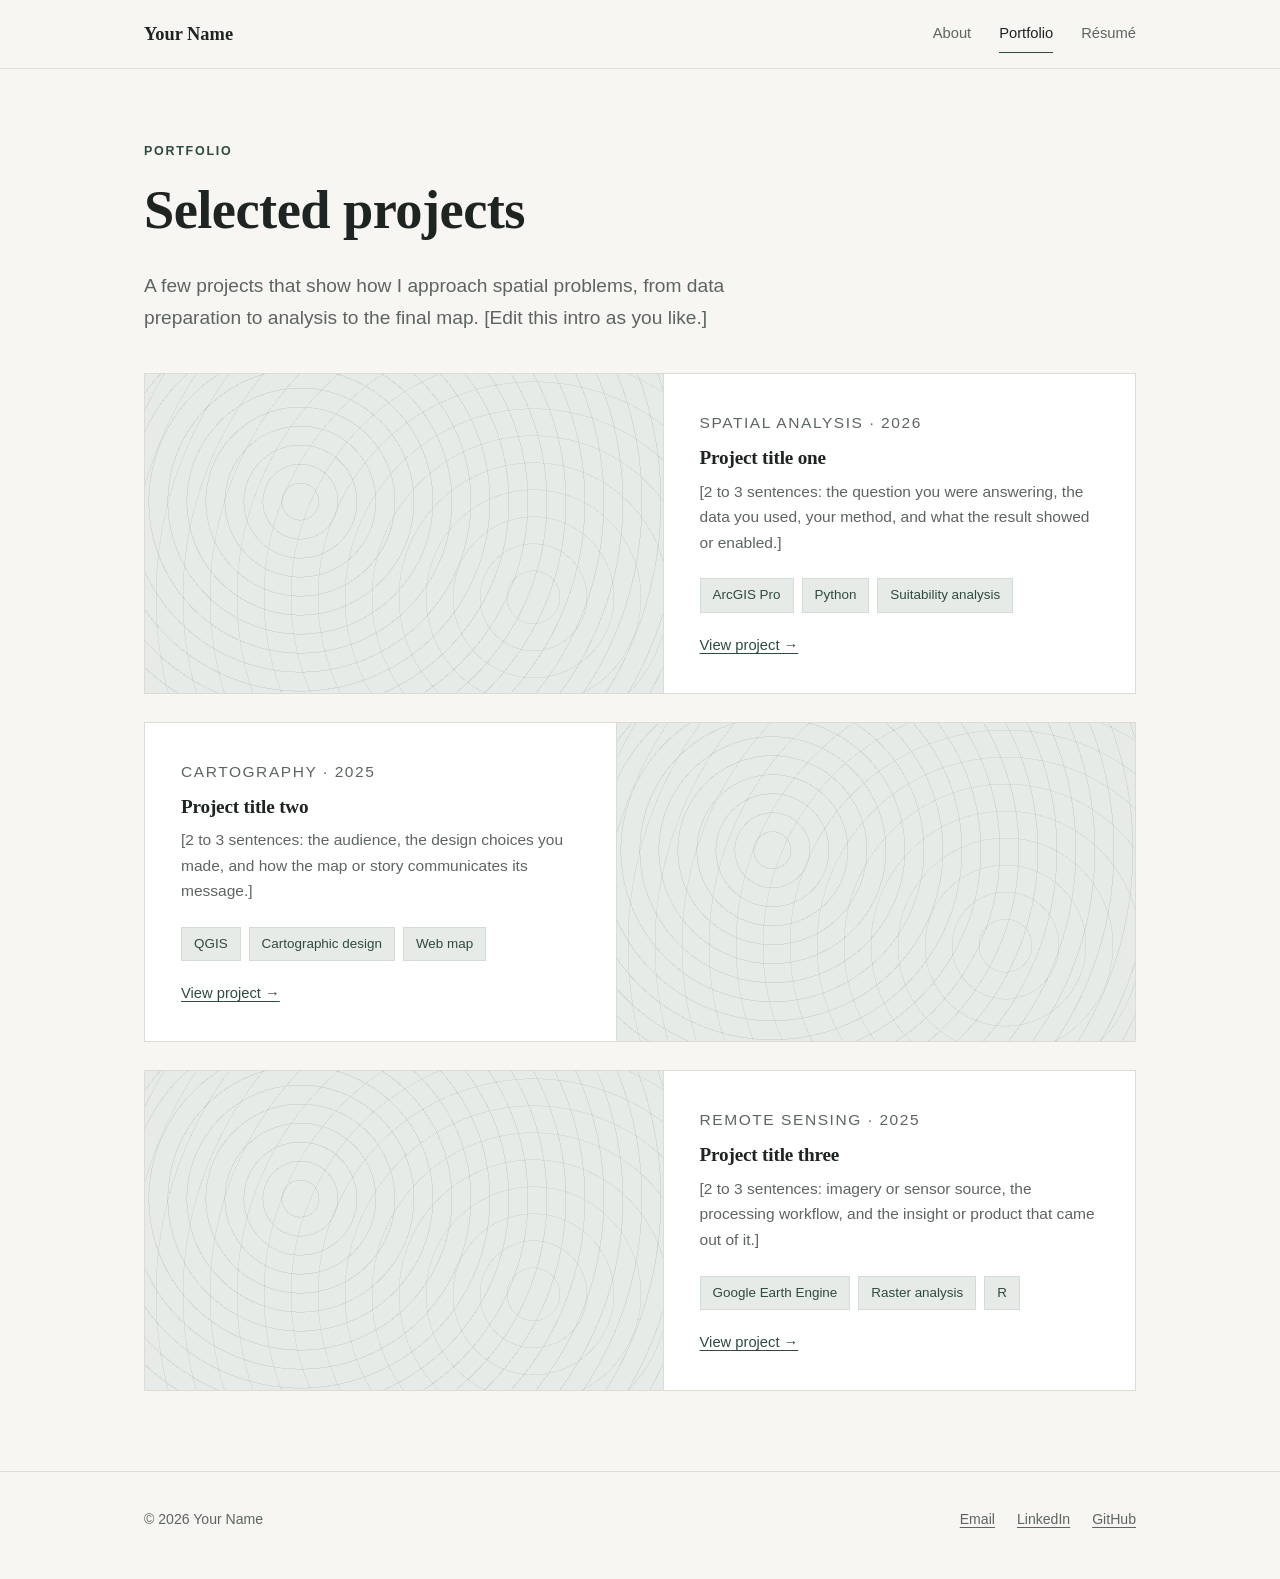
==== portfolio.html @ a350c8a4 "initial layout and code" ====
<!DOCTYPE html>
<html lang="en">
<head>
  <meta charset="utf-8">
  <meta name="viewport" content="width=device-width, initial-scale=1">
  <title>Portfolio | Your Name</title>
  <meta name="description" content="Selected GIS projects by Your Name: spatial analysis, cartography, and geospatial data work.">
  <link rel="stylesheet" href="style.css">
</head>
<body>

  <header class="site-header">
    <div class="wrap">
      <a class="brand" href="index.html">Your Name</a>
      <nav class="nav" aria-label="Main">
        <a href="index.html">About</a>
        <a href="portfolio.html" aria-current="page">Portfolio</a>
        <a href="resume.html">Résumé</a>
      </nav>
    </div>
  </header>

  <main>
    <div class="page-title">
      <div class="wrap">
        <p class="eyebrow">Portfolio</p>
        <h1>Selected projects</h1>
        <p class="lede">
          A few projects that show how I approach spatial problems, from data
          preparation to analysis to the final map. [Edit this intro as you like.]
        </p>
      </div>
    </div>

    <div class="wrap">
      <div class="projects">

        <!-- PROJECT 1
             To add a map image: put it in /images and place
             <img src="images/project-one.jpg" alt="Describe the map"> inside the .thumb div. -->
        <article class="project">
          <div class="thumb" role="img" aria-label="Placeholder for project map"></div>
          <div class="project-body">
            <p class="project-meta">Spatial analysis &middot; 2026</p>
            <h3>Project title one</h3>
            <p>
              [2 to 3 sentences: the question you were answering, the data you used,
              your method, and what the result showed or enabled.]
            </p>
            <ul class="tags">
              <li>ArcGIS Pro</li>
              <li>Python</li>
              <li>Suitability analysis</li>
            </ul>
            <a class="project-link" href="#">View project &rarr;</a>
          </div>
        </article>

        <!-- PROJECT 2 -->
        <article class="project">
          <div class="thumb" role="img" aria-label="Placeholder for project map"></div>
          <div class="project-body">
            <p class="project-meta">Cartography &middot; 2025</p>
            <h3>Project title two</h3>
            <p>
              [2 to 3 sentences: the audience, the design choices you made, and
              how the map or story communicates its message.]
            </p>
            <ul class="tags">
              <li>QGIS</li>
              <li>Cartographic design</li>
              <li>Web map</li>
            </ul>
            <a class="project-link" href="#">View project &rarr;</a>
          </div>
        </article>

        <!-- PROJECT 3 -->
        <article class="project">
          <div class="thumb" role="img" aria-label="Placeholder for project map"></div>
          <div class="project-body">
            <p class="project-meta">Remote sensing &middot; 2025</p>
            <h3>Project title three</h3>
            <p>
              [2 to 3 sentences: imagery or sensor source, the processing workflow,
              and the insight or product that came out of it.]
            </p>
            <ul class="tags">
              <li>Google Earth Engine</li>
              <li>Raster analysis</li>
              <li>R</li>
            </ul>
            <a class="project-link" href="#">View project &rarr;</a>
          </div>
        </article>

      </div>
    </div>
  </main>

  <footer class="site-footer">
    <div class="wrap">
      <span>&copy; 2026 Your Name</span>
      <div class="footer-links">
        <a href="mailto:you@example.com">Email</a>
        <a href="https://www.linkedin.com/in/your-profile" rel="noopener">LinkedIn</a>
        <a href="https://github.com/your-username" rel="noopener">GitHub</a>
      </div>
    </div>
  </footer>

</body>
</html>
---- style.css ----
/* ==========================================================
   GIS Portfolio — shared stylesheet
   Palette: warm paper, charcoal ink, deep forest accent
   ========================================================== */

:root {
  --bg: #f7f6f2;
  --surface: #ffffff;
  --ink: #1e2421;
  --muted: #5d6560;
  --rule: #dedbd2;
  --accent: #2f4a3e;
  --accent-soft: #e6ebe7;
  --max: 1040px;
  --serif: "Iowan Old Style", "Palatino Linotype", Palatino, Georgia, serif;
  --sans: -apple-system, BlinkMacSystemFont, "Segoe UI", Roboto, "Helvetica Neue", Arial, sans-serif;
}

*, *::before, *::after { box-sizing: border-box; }

html { scroll-behavior: smooth; }

body {
  margin: 0;
  background: var(--bg);
  color: var(--ink);
  font-family: var(--sans);
  font-size: 17px;
  line-height: 1.65;
  -webkit-font-smoothing: antialiased;
}

img { max-width: 100%; display: block; }

a {
  color: var(--accent);
  text-decoration-thickness: 1px;
  text-underline-offset: 3px;
}
a:hover { color: var(--ink); }

h1, h2, h3 {
  font-family: var(--serif);
  font-weight: 600;
  line-height: 1.2;
  letter-spacing: -0.01em;
  margin: 0 0 0.5em;
}
h1 { font-size: clamp(2.3rem, 5vw, 3.4rem); }
h2 { font-size: 1.7rem; }
h3 { font-size: 1.2rem; }
p  { margin: 0 0 1.1em; }

.wrap {
  max-width: var(--max);
  margin: 0 auto;
  padding: 0 24px;
}

.eyebrow {
  font-family: var(--sans);
  font-size: 0.78rem;
  font-weight: 600;
  letter-spacing: 0.14em;
  text-transform: uppercase;
  color: var(--accent);
  margin-bottom: 1rem;
}

/* ---------- Header / nav ---------- */
.site-header {
  border-bottom: 1px solid var(--rule);
  background: var(--bg);
  position: sticky;
  top: 0;
  z-index: 10;
}
.site-header .wrap {
  display: flex;
  align-items: center;
  justify-content: space-between;
  min-height: 68px;
  gap: 24px;
}
.brand {
  font-family: var(--serif);
  font-size: 1.15rem;
  font-weight: 600;
  color: var(--ink);
  text-decoration: none;
}
.nav { display: flex; gap: 28px; }
.nav a {
  font-size: 0.92rem;
  color: var(--muted);
  text-decoration: none;
  padding: 6px 0;
  border-bottom: 1px solid transparent;
}
.nav a:hover { color: var(--ink); }
.nav a[aria-current="page"] {
  color: var(--ink);
  border-bottom-color: var(--accent);
}

/* ---------- Hero / intro ---------- */
.hero { padding: 88px 0 72px; }
.hero-grid {
  display: grid;
  grid-template-columns: 1.5fr 1fr;
  gap: 64px;
  align-items: center;
}
.hero h1 { margin-bottom: 0.35em; }
.lede {
  font-size: 1.2rem;
  color: var(--muted);
  max-width: 34em;
}
.portrait {
  aspect-ratio: 4 / 5;
  background: var(--accent-soft);
  border: 1px solid var(--rule);
  overflow: hidden;
}
.portrait img { width: 100%; height: 100%; object-fit: cover; }

.actions { display: flex; flex-wrap: wrap; gap: 14px; margin-top: 28px; }
.btn {
  display: inline-block;
  padding: 11px 22px;
  font-size: 0.92rem;
  font-weight: 500;
  text-decoration: none;
  border: 1px solid var(--accent);
  background: var(--accent);
  color: #fff;
  transition: background 0.15s, color 0.15s;
}
.btn:hover { background: var(--ink); border-color: var(--ink); color: #fff; }
.btn.ghost { background: transparent; color: var(--accent); }
.btn.ghost:hover { background: var(--accent); color: #fff; border-color: var(--accent); }

/* ---------- Sections ---------- */
section { padding: 64px 0; border-top: 1px solid var(--rule); }
.section-head { margin-bottom: 36px; }
.two-col {
  display: grid;
  grid-template-columns: 1fr 2fr;
  gap: 64px;
}

.facts { list-style: none; margin: 0; padding: 0; }
.facts li {
  display: flex;
  justify-content: space-between;
  gap: 16px;
  padding: 12px 0;
  border-bottom: 1px solid var(--rule);
  font-size: 0.95rem;
}
.facts li:first-child { border-top: 1px solid var(--rule); }
.facts span:first-child { color: var(--muted); }
.facts span:last-child { text-align: right; }

.tags { list-style: none; margin: 0; padding: 0; display: flex; flex-wrap: wrap; gap: 8px; }
.tags li {
  font-size: 0.84rem;
  padding: 5px 12px;
  background: var(--accent-soft);
  color: var(--accent);
  border: 1px solid #d3dcd6;
}

.skills-grid {
  display: grid;
  grid-template-columns: repeat(3, 1fr);
  gap: 40px;
}
.skills-grid h3 { font-size: 1.05rem; margin-bottom: 0.8em; }

/* ---------- Portfolio cards ---------- */
.page-title { padding: 72px 0 40px; }
.page-title .lede { margin-bottom: 0; }

.projects { display: grid; gap: 28px; padding-bottom: 80px; }
.project {
  display: grid;
  grid-template-columns: 1.1fr 1fr;
  background: var(--surface);
  border: 1px solid var(--rule);
}
.project:nth-child(even) { grid-template-columns: 1fr 1.1fr; }
.project:nth-child(even) .thumb { order: 2; }

.thumb {
  min-height: 280px;
  background-color: var(--accent-soft);
  /* Subtle contour-line pattern shown until you add a real map image.
     To use your own: add <img src="images/your-map.jpg" alt="..."> inside .thumb. */
  background-image:
    repeating-radial-gradient(circle at 30% 40%, transparent 0 18px, rgba(47,74,62,0.10) 18px 19px),
    repeating-radial-gradient(circle at 75% 70%, transparent 0 26px, rgba(47,74,62,0.08) 26px 27px);
  border-right: 1px solid var(--rule);
  overflow: hidden;
}
.project:nth-child(even) .thumb { border-right: 0; border-left: 1px solid var(--rule); }
.thumb img { width: 100%; height: 100%; object-fit: cover; }

.project-body { padding: 36px; display: flex; flex-direction: column; }
.project-meta {
  font-size: 0.78rem;
  letter-spacing: 0.1em;
  text-transform: uppercase;
  color: var(--muted);
  margin-bottom: 10px;
}
.project-body p { color: var(--muted); font-size: 0.97rem; }
.project-body .tags { margin: 6px 0 20px; }
.project-link { margin-top: auto; font-size: 0.92rem; font-weight: 500; }

/* ---------- Resume ---------- */
.resume-bar {
  display: flex;
  justify-content: space-between;
  align-items: center;
  flex-wrap: wrap;
  gap: 16px;
  margin-bottom: 24px;
}
.pdf-frame {
  width: 100%;
  height: 1100px;
  border: 1px solid var(--rule);
  background: var(--surface);
}
.pdf-fallback { padding: 24px; }
.resume-wrap { padding-bottom: 80px; }

/* ---------- Footer ---------- */
.site-footer {
  border-top: 1px solid var(--rule);
  padding: 36px 0 48px;
  font-size: 0.88rem;
  color: var(--muted);
}
.site-footer .wrap {
  display: flex;
  justify-content: space-between;
  flex-wrap: wrap;
  gap: 12px;
}
.site-footer a { color: var(--muted); }
.site-footer a:hover { color: var(--ink); }
.footer-links { display: flex; gap: 22px; }

/* ---------- Responsive ---------- */
@media (max-width: 860px) {
  .hero { padding: 56px 0 48px; }
  .hero-grid, .two-col, .project, .project:nth-child(even) {
    grid-template-columns: 1fr;
    gap: 36px;
  }
  .project { gap: 0; }
  .portrait { max-width: 320px; }
  .project:nth-child(even) .thumb { order: 0; border-left: 0; }
  .thumb { min-height: 200px; border-right: 0; border-bottom: 1px solid var(--rule); }
  .skills-grid { grid-template-columns: 1fr; gap: 28px; }
  .pdf-frame { height: 720px; }
}
@media (max-width: 520px) {
  body { font-size: 16px; }
  .nav { gap: 18px; }
  .project-body { padding: 26px 22px; }
}
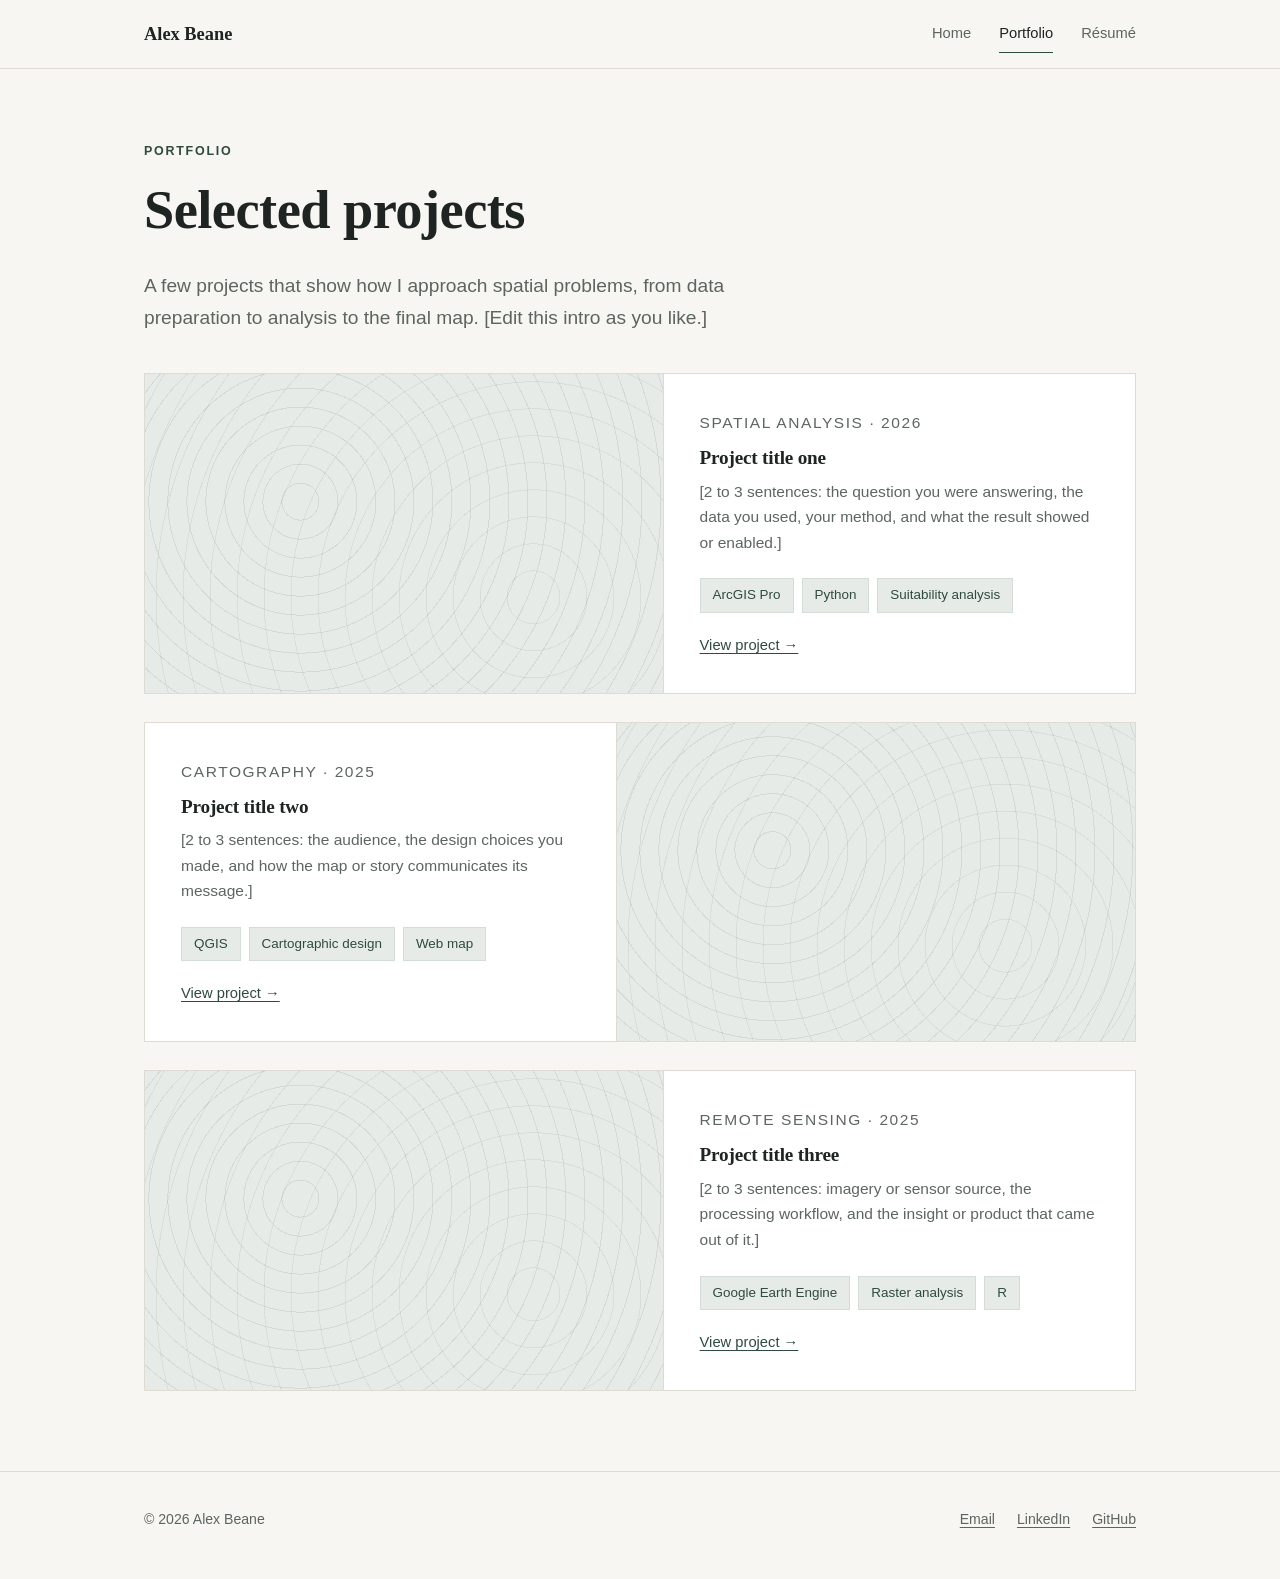
==== commit aae29448: "update header and footer, update info" ====
--- a/portfolio.html
+++ b/portfolio.html
@@ -11,9 +11,9 @@
 
   <header class="site-header">
     <div class="wrap">
-      <a class="brand" href="index.html">Your Name</a>
+      <a class="brand" href="index.html">Alex Beane</a>
       <nav class="nav" aria-label="Main">
-        <a href="index.html">About</a>
+        <a href="index.html">Home</a>
         <a href="portfolio.html" aria-current="page">Portfolio</a>
         <a href="resume.html">Résumé</a>
       </nav>
@@ -100,11 +100,11 @@
 
   <footer class="site-footer">
     <div class="wrap">
-      <span>&copy; 2026 Your Name</span>
+      <span>&copy; 2026 Alex Beane</span>
       <div class="footer-links">
-        <a href="mailto:you@example.com">Email</a>
-        <a href="https://www.linkedin.com/in/your-profile" rel="noopener">LinkedIn</a>
-        <a href="https://github.com/your-username" rel="noopener">GitHub</a>
+        <a href="mailto:aavbeane@gmail.com">Email</a>
+        <a href="https://www.linkedin.com/in/beanealex" rel="noopener">LinkedIn</a>
+        <a href="https://github.com/alex-beane" rel="noopener">GitHub</a>
       </div>
     </div>
   </footer>
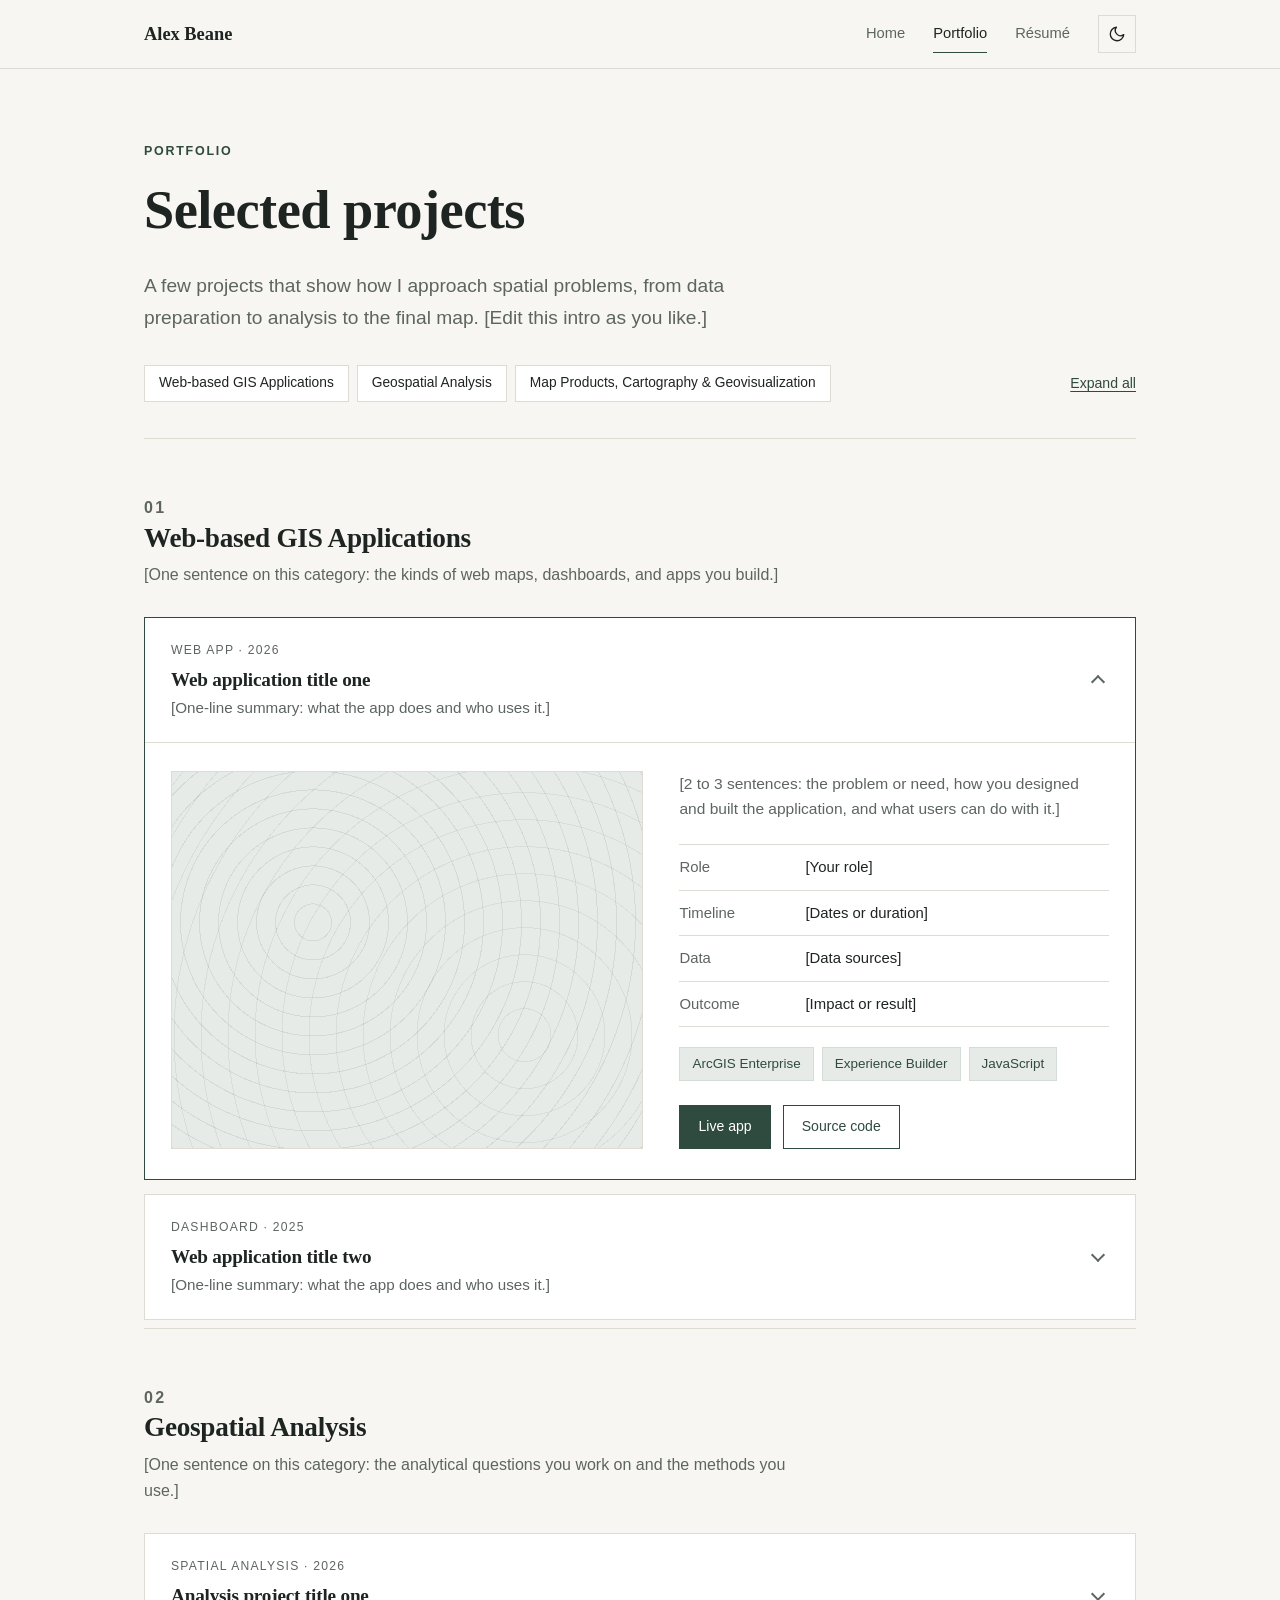
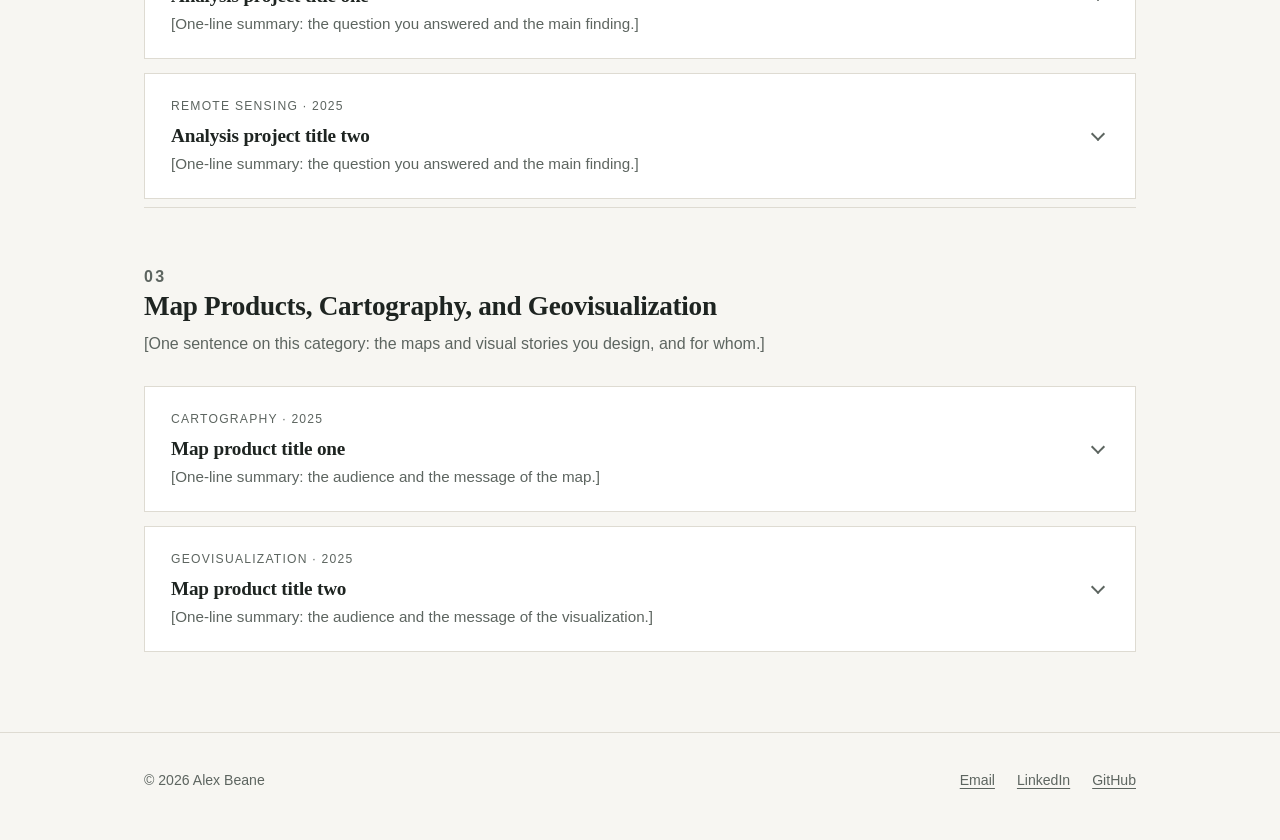
==== commit f1b18259: "dark mode and portfolio revamp" ====
--- a/portfolio.html
+++ b/portfolio.html
@@ -3,20 +3,27 @@
 <head>
   <meta charset="utf-8">
   <meta name="viewport" content="width=device-width, initial-scale=1">
-  <title>Portfolio | Your Name</title>
-  <meta name="description" content="Selected GIS projects by Your Name: spatial analysis, cartography, and geospatial data work.">
+  <title>Portfolio | Alex Beane</title>
+  <meta name="description" content="Selected GIS projects by Alex Beane: spatial analysis, cartography, and geospatial data work.">
   <link rel="stylesheet" href="style.css">
+  <script src="theme.js"></script>
 </head>
 <body>
 
   <header class="site-header">
     <div class="wrap">
       <a class="brand" href="index.html">Alex Beane</a>
-      <nav class="nav" aria-label="Main">
-        <a href="index.html">Home</a>
-        <a href="portfolio.html" aria-current="page">Portfolio</a>
-        <a href="resume.html">Résumé</a>
-      </nav>
+      <div class="header-actions">
+        <nav class="nav" aria-label="Main">
+          <a href="index.html">Home</a>
+          <a href="portfolio.html" aria-current="page">Portfolio</a>
+          <a href="resume.html">Résumé</a>
+        </nav>
+        <button class="theme-toggle" type="button" aria-label="Dark mode" aria-pressed="false" title="Switch to dark mode">
+          <svg class="icon-moon" viewBox="0 0 24 24" aria-hidden="true"><path d="M21 12.8A9 9 0 1 1 11.2 3a7 7 0 0 0 9.8 9.8z"/></svg>
+          <svg class="icon-sun" viewBox="0 0 24 24" aria-hidden="true"><circle cx="12" cy="12" r="4"/><path d="M12 2v2M12 20v2M4.93 4.93l1.41 1.41M17.66 17.66l1.41 1.41M2 12h2M20 12h2M4.93 19.07l1.41-1.41M17.66 6.34l1.41-1.41"/></svg>
+        </button>
+      </div>
     </div>
   </header>
 
@@ -33,68 +40,273 @@
     </div>
 
     <div class="wrap">
-      <div class="projects">
-
-        <!-- PROJECT 1
-             To add a map image: put it in /images and place
-             <img src="images/project-one.jpg" alt="Describe the map"> inside the .thumb div. -->
-        <article class="project">
-          <div class="thumb" role="img" aria-label="Placeholder for project map"></div>
-          <div class="project-body">
-            <p class="project-meta">Spatial analysis &middot; 2026</p>
-            <h3>Project title one</h3>
-            <p>
-              [2 to 3 sentences: the question you were answering, the data you used,
-              your method, and what the result showed or enabled.]
-            </p>
-            <ul class="tags">
-              <li>ArcGIS Pro</li>
-              <li>Python</li>
-              <li>Suitability analysis</li>
-            </ul>
-            <a class="project-link" href="#">View project &rarr;</a>
-          </div>
-        </article>
-
-        <!-- PROJECT 2 -->
-        <article class="project">
-          <div class="thumb" role="img" aria-label="Placeholder for project map"></div>
-          <div class="project-body">
-            <p class="project-meta">Cartography &middot; 2025</p>
-            <h3>Project title two</h3>
-            <p>
-              [2 to 3 sentences: the audience, the design choices you made, and
-              how the map or story communicates its message.]
-            </p>
-            <ul class="tags">
-              <li>QGIS</li>
-              <li>Cartographic design</li>
-              <li>Web map</li>
-            </ul>
-            <a class="project-link" href="#">View project &rarr;</a>
-          </div>
-        </article>
-
-        <!-- PROJECT 3 -->
-        <article class="project">
-          <div class="thumb" role="img" aria-label="Placeholder for project map"></div>
-          <div class="project-body">
-            <p class="project-meta">Remote sensing &middot; 2025</p>
-            <h3>Project title three</h3>
-            <p>
-              [2 to 3 sentences: imagery or sensor source, the processing workflow,
-              and the insight or product that came out of it.]
-            </p>
-            <ul class="tags">
-              <li>Google Earth Engine</li>
-              <li>Raster analysis</li>
-              <li>R</li>
-            </ul>
-            <a class="project-link" href="#">View project &rarr;</a>
-          </div>
-        </article>
-
+
+      <div class="portfolio-tools">
+        <ul class="jump-links" aria-label="Project categories">
+          <li><a href="#web-gis">Web-based GIS Applications</a></li>
+          <li><a href="#analysis">Geospatial Analysis</a></li>
+          <li><a href="#cartography">Map Products, Cartography &amp; Geovisualization</a></li>
+        </ul>
+        <button class="text-btn" type="button" id="toggle-all">Expand all</button>
       </div>
+
+      <!-- ==========================================================
+           HOW TO ADD A PROJECT
+           Copy any <details class="panel"> block below into the category
+           it belongs to, then change its id, title, text and links.
+           - Add the word "open" to <details> to start a panel expanded.
+           - To show a real map or screenshot, save it in /images and put
+             <img src="images/your-image.jpg" alt="Describe the map">
+             inside the .thumb div (replace the empty div's contents).
+           - No image? Delete the .thumb div and add class "no-media"
+             to .panel-body.
+           Link a panel directly with portfolio.html#its-id
+           ========================================================== -->
+
+      <!-- ================= CATEGORY 1 ================= -->
+      <section class="category" id="web-gis">
+        <div class="category-head">
+          <p class="eyebrow">01</p>
+          <h2>Web-based GIS Applications</h2>
+          <p>[One sentence on this category: the kinds of web maps, dashboards, and apps you build.]</p>
+        </div>
+
+        <div class="panel-list">
+
+          <details class="panel" id="web-gis-1" open>
+            <summary>
+              <div class="panel-head">
+                <p class="panel-meta">Web app &middot; 2026</p>
+                <h3>Web application title one</h3>
+                <p class="panel-summary">[One-line summary: what the app does and who uses it.]</p>
+              </div>
+              <span class="chevron" aria-hidden="true"></span>
+            </summary>
+            <div class="panel-body">
+              <div class="thumb" role="img" aria-label="Placeholder for project screenshot"></div>
+              <div class="panel-text">
+                <p>
+                  [2 to 3 sentences: the problem or need, how you designed and built the
+                  application, and what users can do with it.]
+                </p>
+                <dl class="detail-list">
+                  <div><dt>Role</dt><dd>[Your role]</dd></div>
+                  <div><dt>Timeline</dt><dd>[Dates or duration]</dd></div>
+                  <div><dt>Data</dt><dd>[Data sources]</dd></div>
+                  <div><dt>Outcome</dt><dd>[Impact or result]</dd></div>
+                </dl>
+                <ul class="tags">
+                  <li>ArcGIS Enterprise</li>
+                  <li>Experience Builder</li>
+                  <li>JavaScript</li>
+                </ul>
+                <div class="panel-links">
+                  <a class="btn" href="#">Live app</a>
+                  <a class="btn ghost" href="#">Source code</a>
+                </div>
+              </div>
+            </div>
+          </details>
+
+          <details class="panel" id="web-gis-2">
+            <summary>
+              <div class="panel-head">
+                <p class="panel-meta">Dashboard &middot; 2025</p>
+                <h3>Web application title two</h3>
+                <p class="panel-summary">[One-line summary: what the app does and who uses it.]</p>
+              </div>
+              <span class="chevron" aria-hidden="true"></span>
+            </summary>
+            <div class="panel-body">
+              <div class="thumb" role="img" aria-label="Placeholder for project screenshot"></div>
+              <div class="panel-text">
+                <p>
+                  [2 to 3 sentences: the problem or need, how you designed and built the
+                  application, and what users can do with it.]
+                </p>
+                <dl class="detail-list">
+                  <div><dt>Role</dt><dd>[Your role]</dd></div>
+                  <div><dt>Timeline</dt><dd>[Dates or duration]</dd></div>
+                  <div><dt>Data</dt><dd>[Data sources]</dd></div>
+                  <div><dt>Outcome</dt><dd>[Impact or result]</dd></div>
+                </dl>
+                <ul class="tags">
+                  <li>ArcGIS Online</li>
+                  <li>Dashboards</li>
+                  <li>Python</li>
+                </ul>
+                <div class="panel-links">
+                  <a class="btn" href="#">Live app</a>
+                </div>
+              </div>
+            </div>
+          </details>
+
+        </div>
+      </section>
+
+      <!-- ================= CATEGORY 2 ================= -->
+      <section class="category" id="analysis">
+        <div class="category-head">
+          <p class="eyebrow">02</p>
+          <h2>Geospatial Analysis</h2>
+          <p>[One sentence on this category: the analytical questions you work on and the methods you use.]</p>
+        </div>
+
+        <div class="panel-list">
+
+          <details class="panel" id="analysis-1">
+            <summary>
+              <div class="panel-head">
+                <p class="panel-meta">Spatial analysis &middot; 2026</p>
+                <h3>Analysis project title one</h3>
+                <p class="panel-summary">[One-line summary: the question you answered and the main finding.]</p>
+              </div>
+              <span class="chevron" aria-hidden="true"></span>
+            </summary>
+            <div class="panel-body">
+              <div class="thumb" role="img" aria-label="Placeholder for project map"></div>
+              <div class="panel-text">
+                <p>
+                  [2 to 3 sentences: the question you were answering, the data you used,
+                  your method, and what the result showed or enabled.]
+                </p>
+                <dl class="detail-list">
+                  <div><dt>Role</dt><dd>[Your role]</dd></div>
+                  <div><dt>Timeline</dt><dd>[Dates or duration]</dd></div>
+                  <div><dt>Data</dt><dd>[Data sources]</dd></div>
+                  <div><dt>Outcome</dt><dd>[Impact or result]</dd></div>
+                </dl>
+                <ul class="tags">
+                  <li>ArcGIS Pro</li>
+                  <li>Python</li>
+                  <li>Suitability analysis</li>
+                </ul>
+                <div class="panel-links">
+                  <a class="btn" href="#">Read the full write-up</a>
+                </div>
+              </div>
+            </div>
+          </details>
+
+          <details class="panel" id="analysis-2">
+            <summary>
+              <div class="panel-head">
+                <p class="panel-meta">Remote sensing &middot; 2025</p>
+                <h3>Analysis project title two</h3>
+                <p class="panel-summary">[One-line summary: the question you answered and the main finding.]</p>
+              </div>
+              <span class="chevron" aria-hidden="true"></span>
+            </summary>
+            <div class="panel-body">
+              <div class="thumb" role="img" aria-label="Placeholder for project map"></div>
+              <div class="panel-text">
+                <p>
+                  [2 to 3 sentences: imagery or sensor source, the processing workflow,
+                  and the insight or product that came out of it.]
+                </p>
+                <dl class="detail-list">
+                  <div><dt>Role</dt><dd>[Your role]</dd></div>
+                  <div><dt>Timeline</dt><dd>[Dates or duration]</dd></div>
+                  <div><dt>Data</dt><dd>[Data sources]</dd></div>
+                  <div><dt>Outcome</dt><dd>[Impact or result]</dd></div>
+                </dl>
+                <ul class="tags">
+                  <li>Google Earth Engine</li>
+                  <li>Raster analysis</li>
+                  <li>R</li>
+                </ul>
+                <div class="panel-links">
+                  <a class="btn" href="#">Read the full write-up</a>
+                </div>
+              </div>
+            </div>
+          </details>
+
+        </div>
+      </section>
+
+      <!-- ================= CATEGORY 3 ================= -->
+      <section class="category" id="cartography">
+        <div class="category-head">
+          <p class="eyebrow">03</p>
+          <h2>Map Products, Cartography, and Geovisualization</h2>
+          <p>[One sentence on this category: the maps and visual stories you design, and for whom.]</p>
+        </div>
+
+        <div class="panel-list">
+
+          <details class="panel" id="cartography-1">
+            <summary>
+              <div class="panel-head">
+                <p class="panel-meta">Cartography &middot; 2025</p>
+                <h3>Map product title one</h3>
+                <p class="panel-summary">[One-line summary: the audience and the message of the map.]</p>
+              </div>
+              <span class="chevron" aria-hidden="true"></span>
+            </summary>
+            <div class="panel-body">
+              <div class="thumb" role="img" aria-label="Placeholder for map"></div>
+              <div class="panel-text">
+                <p>
+                  [2 to 3 sentences: the audience, the design choices you made, and
+                  how the map or story communicates its message.]
+                </p>
+                <dl class="detail-list">
+                  <div><dt>Role</dt><dd>[Your role]</dd></div>
+                  <div><dt>Timeline</dt><dd>[Dates or duration]</dd></div>
+                  <div><dt>Data</dt><dd>[Data sources]</dd></div>
+                  <div><dt>Format</dt><dd>[Print poster, web map, story map, etc.]</dd></div>
+                </dl>
+                <ul class="tags">
+                  <li>QGIS</li>
+                  <li>Cartographic design</li>
+                  <li>Adobe Illustrator</li>
+                </ul>
+                <div class="panel-links">
+                  <a class="btn" href="#">View full map</a>
+                </div>
+              </div>
+            </div>
+          </details>
+
+          <details class="panel" id="cartography-2">
+            <summary>
+              <div class="panel-head">
+                <p class="panel-meta">Geovisualization &middot; 2025</p>
+                <h3>Map product title two</h3>
+                <p class="panel-summary">[One-line summary: the audience and the message of the visualization.]</p>
+              </div>
+              <span class="chevron" aria-hidden="true"></span>
+            </summary>
+            <div class="panel-body">
+              <div class="thumb" role="img" aria-label="Placeholder for visualization"></div>
+              <div class="panel-text">
+                <p>
+                  [2 to 3 sentences: what the visualization shows, how you encoded the
+                  data, and what viewers should take away.]
+                </p>
+                <dl class="detail-list">
+                  <div><dt>Role</dt><dd>[Your role]</dd></div>
+                  <div><dt>Timeline</dt><dd>[Dates or duration]</dd></div>
+                  <div><dt>Data</dt><dd>[Data sources]</dd></div>
+                  <div><dt>Format</dt><dd>[Story map, interactive map, animation, etc.]</dd></div>
+                </dl>
+                <ul class="tags">
+                  <li>ArcGIS StoryMaps</li>
+                  <li>Web map</li>
+                  <li>Data visualization</li>
+                </ul>
+                <div class="panel-links">
+                  <a class="btn" href="#">View project</a>
+                </div>
+              </div>
+            </div>
+          </details>
+
+        </div>
+      </section>
+
     </div>
   </main>
 
@@ -109,5 +321,33 @@
     </div>
   </footer>
 
+  <script>
+    // Expand/collapse all panels, and open a panel when linked by #id
+    (function () {
+      var panels = Array.prototype.slice.call(document.querySelectorAll('details.panel'));
+      var btn = document.getElementById('toggle-all');
+
+      function sync() {
+        var allOpen = panels.every(function (p) { return p.open; });
+        btn.textContent = allOpen ? 'Collapse all' : 'Expand all';
+      }
+      function openFromHash() {
+        var id = location.hash.slice(1);
+        var el = id && document.getElementById(id);
+        if (el && el.tagName === 'DETAILS') { el.open = true; el.scrollIntoView(); }
+      }
+
+      btn.addEventListener('click', function () {
+        var allOpen = panels.every(function (p) { return p.open; });
+        panels.forEach(function (p) { p.open = !allOpen; });
+        sync();
+      });
+      panels.forEach(function (p) { p.addEventListener('toggle', sync); });
+      window.addEventListener('hashchange', openFromHash);
+      openFromHash();
+      sync();
+    })();
+  </script>
+
 </body>
 </html>
--- a/style.css
+++ b/style.css
@@ -1,9 +1,12 @@
 /* ==========================================================
    GIS Portfolio — shared stylesheet
    Palette: warm paper, charcoal ink, deep forest accent
+   Light is the default; dark applies when <html data-theme="dark">
+   (set by theme.js from the visitor's saved choice)
    ========================================================== */
 
 :root {
+  color-scheme: light;
   --bg: #f7f6f2;
   --surface: #ffffff;
   --ink: #1e2421;
@@ -11,9 +14,28 @@
   --rule: #dedbd2;
   --accent: #2f4a3e;
   --accent-soft: #e6ebe7;
+  --on-accent: #ffffff;
+  --tag-border: #d3dcd6;
+  --contour-1: rgba(47, 74, 62, 0.10);
+  --contour-2: rgba(47, 74, 62, 0.08);
   --max: 1040px;
   --serif: "Iowan Old Style", "Palatino Linotype", Palatino, Georgia, serif;
   --sans: -apple-system, BlinkMacSystemFont, "Segoe UI", Roboto, "Helvetica Neue", Arial, sans-serif;
+}
+
+:root[data-theme="dark"] {
+  color-scheme: dark;
+  --bg: #141915;
+  --surface: #1b211d;
+  --ink: #e9eae4;
+  --muted: #a3aba5;
+  --rule: #2d3631;
+  --accent: #8fb9a3;
+  --accent-soft: #212d26;
+  --on-accent: #101712;
+  --tag-border: #33463b;
+  --contour-1: rgba(143, 185, 163, 0.12);
+  --contour-2: rgba(143, 185, 163, 0.09);
 }
 
 *, *::before, *::after { box-sizing: border-box; }
@@ -39,6 +61,11 @@
 }
 a:hover { color: var(--ink); }
 
+:focus-visible {
+  outline: 2px solid var(--accent);
+  outline-offset: 3px;
+}
+
 h1, h2, h3 {
   font-family: var(--serif);
   font-weight: 600;
@@ -79,8 +106,9 @@
   display: flex;
   align-items: center;
   justify-content: space-between;
+  flex-wrap: wrap;
   min-height: 68px;
-  gap: 24px;
+  gap: 8px 24px;
 }
 .brand {
   font-family: var(--serif);
@@ -89,6 +117,7 @@
   color: var(--ink);
   text-decoration: none;
 }
+.header-actions { display: flex; align-items: center; gap: 28px; }
 .nav { display: flex; gap: 28px; }
 .nav a {
   font-size: 0.92rem;
@@ -102,6 +131,33 @@
   color: var(--ink);
   border-bottom-color: var(--accent);
 }
+
+/* Theme toggle (sun / moon) */
+.theme-toggle {
+  display: grid;
+  place-items: center;
+  width: 38px;
+  height: 38px;
+  padding: 0;
+  background: transparent;
+  color: var(--ink);
+  border: 1px solid var(--rule);
+  cursor: pointer;
+  transition: border-color 0.15s, color 0.15s;
+}
+.theme-toggle:hover { border-color: var(--accent); color: var(--accent); }
+.theme-toggle svg {
+  width: 18px;
+  height: 18px;
+  fill: none;
+  stroke: currentColor;
+  stroke-width: 1.8;
+  stroke-linecap: round;
+  stroke-linejoin: round;
+}
+.theme-toggle .icon-sun { display: none; }
+:root[data-theme="dark"] .theme-toggle .icon-sun { display: block; }
+:root[data-theme="dark"] .theme-toggle .icon-moon { display: none; }
 
 /* ---------- Hero / intro ---------- */
 .hero { padding: 88px 0 72px; }
@@ -134,12 +190,12 @@
   text-decoration: none;
   border: 1px solid var(--accent);
   background: var(--accent);
-  color: #fff;
+  color: var(--on-accent);
   transition: background 0.15s, color 0.15s;
 }
-.btn:hover { background: var(--ink); border-color: var(--ink); color: #fff; }
+.btn:hover { background: var(--ink); border-color: var(--ink); color: var(--bg); }
 .btn.ghost { background: transparent; color: var(--accent); }
-.btn.ghost:hover { background: var(--accent); color: #fff; border-color: var(--accent); }
+.btn.ghost:hover { background: var(--accent); color: var(--on-accent); border-color: var(--accent); }
 
 /* ---------- Sections ---------- */
 section { padding: 64px 0; border-top: 1px solid var(--rule); }
@@ -169,7 +225,7 @@
   padding: 5px 12px;
   background: var(--accent-soft);
   color: var(--accent);
-  border: 1px solid #d3dcd6;
+  border: 1px solid var(--tag-border);
 }
 
 .skills-grid {
@@ -179,45 +235,134 @@
 }
 .skills-grid h3 { font-size: 1.05rem; margin-bottom: 0.8em; }
 
-/* ---------- Portfolio cards ---------- */
-.page-title { padding: 72px 0 40px; }
+/* ---------- Portfolio: categories + expandable panels ---------- */
+.page-title { padding: 72px 0 32px; }
 .page-title .lede { margin-bottom: 0; }
 
-.projects { display: grid; gap: 28px; padding-bottom: 80px; }
-.project {
+.portfolio-tools {
+  display: flex;
+  justify-content: space-between;
+  align-items: center;
+  flex-wrap: wrap;
+  gap: 16px;
+  padding-bottom: 36px;
+}
+.jump-links { list-style: none; margin: 0; padding: 0; display: flex; flex-wrap: wrap; gap: 8px; }
+.jump-links a {
+  display: inline-block;
+  font-size: 0.86rem;
+  padding: 6px 14px;
+  color: var(--ink);
+  text-decoration: none;
+  border: 1px solid var(--rule);
+  background: var(--surface);
+  transition: border-color 0.15s, color 0.15s;
+}
+.jump-links a:hover { border-color: var(--accent); color: var(--accent); }
+
+.text-btn {
+  font: inherit;
+  font-size: 0.88rem;
+  font-weight: 500;
+  color: var(--accent);
+  background: none;
+  border: 0;
+  padding: 4px 0;
+  cursor: pointer;
+  text-decoration: underline;
+  text-decoration-thickness: 1px;
+  text-underline-offset: 3px;
+}
+.text-btn:hover { color: var(--ink); }
+
+.category { padding: 56px 0 8px; scroll-margin-top: 68px; }
+.category:last-of-type { padding-bottom: 80px; }
+.category-head { margin-bottom: 28px; max-width: 40em; }
+.category-head h2 { margin-bottom: 0.3em; }
+.category-head p { color: var(--muted); font-size: 1rem; margin: 0; }
+
+.panel-list { display: grid; gap: 14px; }
+
+.panel {
+  background: var(--surface);
+  border: 1px solid var(--rule);
+  scroll-margin-top: 88px;
+}
+.panel[open] { border-color: var(--accent); }
+
+.panel summary {
+  list-style: none;
+  cursor: pointer;
+  display: grid;
+  grid-template-columns: 1fr auto;
+  align-items: center;
+  gap: 20px;
+  padding: 22px 26px;
+}
+.panel summary::-webkit-details-marker { display: none; }
+.panel summary:hover h3 { color: var(--accent); }
+
+.panel-head h3 { margin: 0 0 4px; transition: color 0.15s; }
+.panel-meta {
+  font-size: 0.76rem;
+  letter-spacing: 0.1em;
+  text-transform: uppercase;
+  color: var(--muted);
+  margin: 0 0 8px;
+}
+.panel-summary { color: var(--muted); font-size: 0.95rem; margin: 0; max-width: 46em; }
+
+.chevron {
+  width: 10px;
+  height: 10px;
+  border-right: 2px solid var(--muted);
+  border-bottom: 2px solid var(--muted);
+  transform: rotate(45deg);
+  transition: transform 0.2s;
+  margin: 0 6px 4px 0;
+}
+.panel[open] .chevron { transform: rotate(-135deg); margin-bottom: -4px; }
+
+.panel-body {
   display: grid;
   grid-template-columns: 1.1fr 1fr;
-  background: var(--surface);
-  border: 1px solid var(--rule);
-}
-.project:nth-child(even) { grid-template-columns: 1fr 1.1fr; }
-.project:nth-child(even) .thumb { order: 2; }
+  gap: 36px;
+  padding: 28px 26px 30px;
+  border-top: 1px solid var(--rule);
+}
+.panel-body.no-media { grid-template-columns: 1fr; }
 
 .thumb {
-  min-height: 280px;
+  min-height: 240px;
   background-color: var(--accent-soft);
   /* Subtle contour-line pattern shown until you add a real map image.
      To use your own: add <img src="images/your-map.jpg" alt="..."> inside .thumb. */
   background-image:
-    repeating-radial-gradient(circle at 30% 40%, transparent 0 18px, rgba(47,74,62,0.10) 18px 19px),
-    repeating-radial-gradient(circle at 75% 70%, transparent 0 26px, rgba(47,74,62,0.08) 26px 27px);
-  border-right: 1px solid var(--rule);
+    repeating-radial-gradient(circle at 30% 40%, transparent 0 18px, var(--contour-1) 18px 19px),
+    repeating-radial-gradient(circle at 75% 70%, transparent 0 26px, var(--contour-2) 26px 27px);
+  border: 1px solid var(--rule);
   overflow: hidden;
 }
-.project:nth-child(even) .thumb { border-right: 0; border-left: 1px solid var(--rule); }
 .thumb img { width: 100%; height: 100%; object-fit: cover; }
 
-.project-body { padding: 36px; display: flex; flex-direction: column; }
-.project-meta {
-  font-size: 0.78rem;
-  letter-spacing: 0.1em;
-  text-transform: uppercase;
-  color: var(--muted);
-  margin-bottom: 10px;
-}
-.project-body p { color: var(--muted); font-size: 0.97rem; }
-.project-body .tags { margin: 6px 0 20px; }
-.project-link { margin-top: auto; font-size: 0.92rem; font-weight: 500; }
+.panel-text p { color: var(--muted); font-size: 0.97rem; }
+.panel-text .tags { margin-top: 20px; }
+
+.detail-list { margin: 22px 0 0; display: grid; gap: 0; }
+.detail-list div {
+  display: grid;
+  grid-template-columns: 110px 1fr;
+  gap: 16px;
+  padding: 10px 0;
+  border-top: 1px solid var(--rule);
+  font-size: 0.93rem;
+}
+.detail-list div:last-child { border-bottom: 1px solid var(--rule); }
+.detail-list dt { color: var(--muted); }
+.detail-list dd { margin: 0; }
+
+.panel-links { display: flex; flex-wrap: wrap; gap: 12px; margin-top: 24px; }
+.panel-links .btn { padding: 9px 18px; font-size: 0.88rem; }
 
 /* ---------- Resume ---------- */
 .resume-bar {
@@ -257,19 +402,24 @@
 /* ---------- Responsive ---------- */
 @media (max-width: 860px) {
   .hero { padding: 56px 0 48px; }
-  .hero-grid, .two-col, .project, .project:nth-child(even) {
+  .hero-grid, .two-col {
     grid-template-columns: 1fr;
     gap: 36px;
   }
-  .project { gap: 0; }
   .portrait { max-width: 320px; }
-  .project:nth-child(even) .thumb { order: 0; border-left: 0; }
-  .thumb { min-height: 200px; border-right: 0; border-bottom: 1px solid var(--rule); }
+  .panel-body { grid-template-columns: 1fr; gap: 26px; }
+  .thumb { min-height: 200px; }
   .skills-grid { grid-template-columns: 1fr; gap: 28px; }
   .pdf-frame { height: 720px; }
 }
 @media (max-width: 520px) {
   body { font-size: 16px; }
-  .nav { gap: 18px; }
-  .project-body { padding: 26px 22px; }
+  .site-header .wrap { gap: 4px 12px; padding-top: 8px; padding-bottom: 8px; }
+  .header-actions { gap: 14px; }
+  .nav { gap: 14px; }
+  .nav a { font-size: 0.88rem; }
+  .theme-toggle { width: 34px; height: 34px; }
+  .panel summary { padding: 18px 18px; }
+  .panel-body { padding: 22px 18px 24px; }
+  .detail-list div { grid-template-columns: 1fr; gap: 2px; }
 }
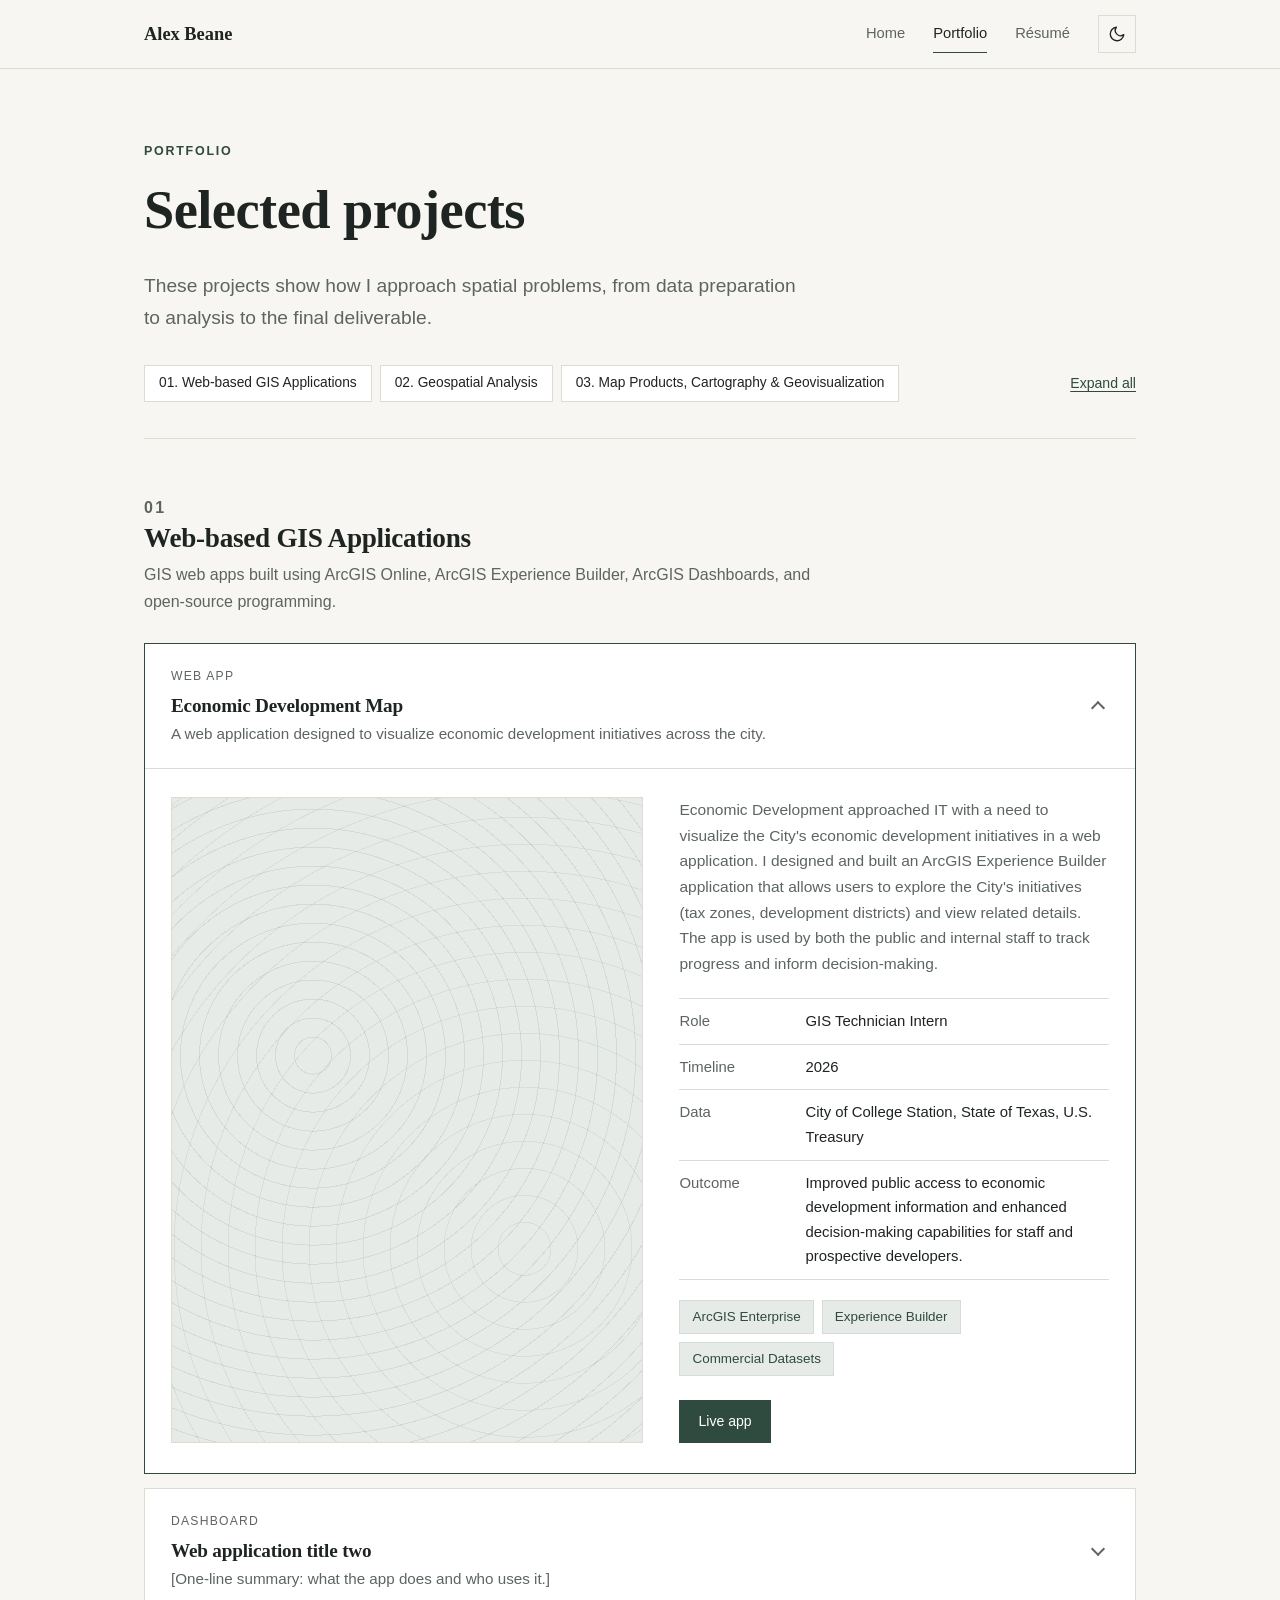
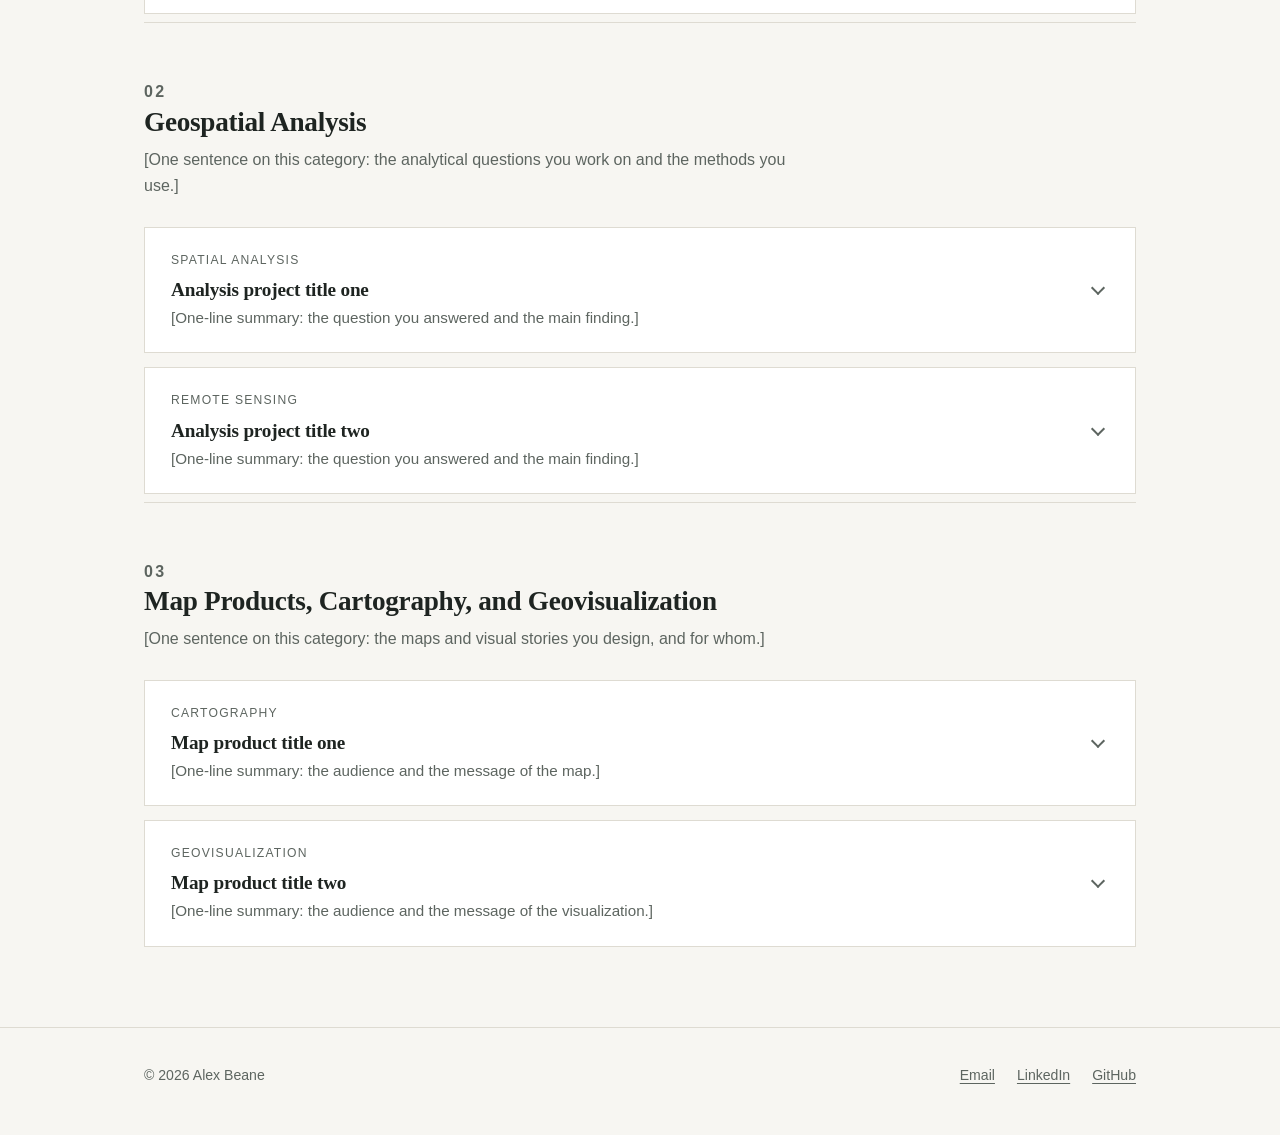
==== commit de16cebd: "began portfolio input" ====
--- a/portfolio.html
+++ b/portfolio.html
@@ -33,8 +33,8 @@
         <p class="eyebrow">Portfolio</p>
         <h1>Selected projects</h1>
         <p class="lede">
-          A few projects that show how I approach spatial problems, from data
-          preparation to analysis to the final map. [Edit this intro as you like.]
+          These projects show how I approach spatial problems, from data
+          preparation to analysis to the final deliverable.
         </p>
       </div>
     </div>
@@ -43,9 +43,9 @@
 
       <div class="portfolio-tools">
         <ul class="jump-links" aria-label="Project categories">
-          <li><a href="#web-gis">Web-based GIS Applications</a></li>
-          <li><a href="#analysis">Geospatial Analysis</a></li>
-          <li><a href="#cartography">Map Products, Cartography &amp; Geovisualization</a></li>
+          <li><a href="#web-gis">01. Web-based GIS Applications</a></li>
+          <li><a href="#analysis">02. Geospatial Analysis</a></li>
+          <li><a href="#cartography">03. Map Products, Cartography &amp; Geovisualization</a></li>
         </ul>
         <button class="text-btn" type="button" id="toggle-all">Expand all</button>
       </div>
@@ -68,7 +68,7 @@
         <div class="category-head">
           <p class="eyebrow">01</p>
           <h2>Web-based GIS Applications</h2>
-          <p>[One sentence on this category: the kinds of web maps, dashboards, and apps you build.]</p>
+          <p>GIS web apps built using ArcGIS Online, ArcGIS Experience Builder, ArcGIS Dashboards, and open-source programming.</p>
         </div>
 
         <div class="panel-list">
@@ -76,9 +76,9 @@
           <details class="panel" id="web-gis-1" open>
             <summary>
               <div class="panel-head">
-                <p class="panel-meta">Web app &middot; 2026</p>
-                <h3>Web application title one</h3>
-                <p class="panel-summary">[One-line summary: what the app does and who uses it.]</p>
+                <p class="panel-meta">Web app</p>
+                <h3>Economic Development Map</h3>
+                <p class="panel-summary">A web application designed to visualize economic development initiatives across the city.</p>
               </div>
               <span class="chevron" aria-hidden="true"></span>
             </summary>
@@ -86,23 +86,21 @@
               <div class="thumb" role="img" aria-label="Placeholder for project screenshot"></div>
               <div class="panel-text">
                 <p>
-                  [2 to 3 sentences: the problem or need, how you designed and built the
-                  application, and what users can do with it.]
-                </p>
-                <dl class="detail-list">
-                  <div><dt>Role</dt><dd>[Your role]</dd></div>
-                  <div><dt>Timeline</dt><dd>[Dates or duration]</dd></div>
-                  <div><dt>Data</dt><dd>[Data sources]</dd></div>
-                  <div><dt>Outcome</dt><dd>[Impact or result]</dd></div>
+                  Economic Development approached IT with a need to visualize the City's economic development initiatives in a web application. I designed and built an ArcGIS Experience Builder application that allows users to explore the City's initiatives (tax zones, development districts) and view related details. The app is used by both the public and internal staff to track progress and inform decision-making.
+                </p>
+                <dl class="detail-list">
+                  <div><dt>Role</dt><dd>GIS Technician Intern</dd></div>
+                  <div><dt>Timeline</dt><dd>2026</dd></div>
+                  <div><dt>Data</dt><dd>City of College Station, State of Texas, U.S. Treasury</dd></div>
+                  <div><dt>Outcome</dt><dd>Improved public access to economic development information and enhanced decision-making capabilities for staff and prospective developers.</dd></div>
                 </dl>
                 <ul class="tags">
                   <li>ArcGIS Enterprise</li>
                   <li>Experience Builder</li>
-                  <li>JavaScript</li>
-                </ul>
-                <div class="panel-links">
-                  <a class="btn" href="#">Live app</a>
-                  <a class="btn ghost" href="#">Source code</a>
+                  <li>Commercial Datasets</li>
+                </ul>
+                <div class="panel-links">
+                  <a class="btn" href="https://experience.arcgis.com/experience/55b46648610e44c8bf11fb469d649dfe/page/Main">Live app</a>
                 </div>
               </div>
             </div>
@@ -111,7 +109,7 @@
           <details class="panel" id="web-gis-2">
             <summary>
               <div class="panel-head">
-                <p class="panel-meta">Dashboard &middot; 2025</p>
+                <p class="panel-meta">Dashboard</p>
                 <h3>Web application title two</h3>
                 <p class="panel-summary">[One-line summary: what the app does and who uses it.]</p>
               </div>
@@ -158,7 +156,7 @@
           <details class="panel" id="analysis-1">
             <summary>
               <div class="panel-head">
-                <p class="panel-meta">Spatial analysis &middot; 2026</p>
+                <p class="panel-meta">Spatial analysis</p>
                 <h3>Analysis project title one</h3>
                 <p class="panel-summary">[One-line summary: the question you answered and the main finding.]</p>
               </div>
@@ -192,7 +190,7 @@
           <details class="panel" id="analysis-2">
             <summary>
               <div class="panel-head">
-                <p class="panel-meta">Remote sensing &middot; 2025</p>
+                <p class="panel-meta">Remote sensing</p>
                 <h3>Analysis project title two</h3>
                 <p class="panel-summary">[One-line summary: the question you answered and the main finding.]</p>
               </div>
@@ -239,7 +237,7 @@
           <details class="panel" id="cartography-1">
             <summary>
               <div class="panel-head">
-                <p class="panel-meta">Cartography &middot; 2025</p>
+                <p class="panel-meta">Cartography</p>
                 <h3>Map product title one</h3>
                 <p class="panel-summary">[One-line summary: the audience and the message of the map.]</p>
               </div>
@@ -273,7 +271,7 @@
           <details class="panel" id="cartography-2">
             <summary>
               <div class="panel-head">
-                <p class="panel-meta">Geovisualization &middot; 2025</p>
+                <p class="panel-meta">Geovisualization</p>
                 <h3>Map product title two</h3>
                 <p class="panel-summary">[One-line summary: the audience and the message of the visualization.]</p>
               </div>
--- a/style.css
+++ b/style.css
@@ -163,8 +163,10 @@
 .hero { padding: 88px 0 72px; }
 .hero-grid {
   display: grid;
-  grid-template-columns: 1.5fr 1fr;
-  gap: 64px;
+  /* Portrait column is a fixed, modest width; the text gets the rest.
+     To make the photo larger/smaller, change the 280px below. */
+  grid-template-columns: minmax(200px, 280px) 1fr;
+  gap: 72px;
   align-items: center;
 }
 .hero h1 { margin-bottom: 0.35em; }
@@ -406,7 +408,433 @@
     grid-template-columns: 1fr;
     gap: 36px;
   }
-  .portrait { max-width: 320px; }
+  .portrait { max-width: 240px; }
+  .panel-body { grid-template-columns: 1fr; gap: 26px; }
+  .thumb { min-height: 200px; }
+  .skills-grid { grid-template-columns: 1fr; gap: 28px; }
+  .pdf-frame { height: 720px; }
+}
+@media (max-width: 520px) {
+  body { font-size: 16px; }
+  .site-header .wrap { gap: 4px 12px; padding-top: 8px; padding-bottom: 8px; }
+  .header-actions { gap: 14px; }
+  .nav { gap: 14px; }
+  .nav a { font-size: 0.88rem; }
+  .theme-toggle { width: 34px; height: 34px; }
+  .panel summary { padding: 18px 18px; }
+  .panel-body { padding: 22px 18px 24px; }
+  .detail-list div { grid-template-columns: 1fr; gap: 2px; }
+}/* ==========================================================
+   GIS Portfolio — shared stylesheet
+   Palette: warm paper, charcoal ink, deep forest accent
+   Light is the default; dark applies when <html data-theme="dark">
+   (set by theme.js from the visitor's saved choice)
+   ========================================================== */
+
+:root {
+  color-scheme: light;
+  --bg: #f7f6f2;
+  --surface: #ffffff;
+  --ink: #1e2421;
+  --muted: #5d6560;
+  --rule: #dedbd2;
+  --accent: #2f4a3e;
+  --accent-soft: #e6ebe7;
+  --on-accent: #ffffff;
+  --tag-border: #d3dcd6;
+  --contour-1: rgba(47, 74, 62, 0.10);
+  --contour-2: rgba(47, 74, 62, 0.08);
+  --max: 1040px;
+  --serif: "Iowan Old Style", "Palatino Linotype", Palatino, Georgia, serif;
+  --sans: -apple-system, BlinkMacSystemFont, "Segoe UI", Roboto, "Helvetica Neue", Arial, sans-serif;
+}
+
+:root[data-theme="dark"] {
+  color-scheme: dark;
+  --bg: #141915;
+  --surface: #1b211d;
+  --ink: #e9eae4;
+  --muted: #a3aba5;
+  --rule: #2d3631;
+  --accent: #8fb9a3;
+  --accent-soft: #212d26;
+  --on-accent: #101712;
+  --tag-border: #33463b;
+  --contour-1: rgba(143, 185, 163, 0.12);
+  --contour-2: rgba(143, 185, 163, 0.09);
+}
+
+*, *::before, *::after { box-sizing: border-box; }
+
+html { scroll-behavior: smooth; }
+
+body {
+  margin: 0;
+  background: var(--bg);
+  color: var(--ink);
+  font-family: var(--sans);
+  font-size: 17px;
+  line-height: 1.65;
+  -webkit-font-smoothing: antialiased;
+}
+
+img { max-width: 100%; display: block; }
+
+a {
+  color: var(--accent);
+  text-decoration-thickness: 1px;
+  text-underline-offset: 3px;
+}
+a:hover { color: var(--ink); }
+
+:focus-visible {
+  outline: 2px solid var(--accent);
+  outline-offset: 3px;
+}
+
+h1, h2, h3 {
+  font-family: var(--serif);
+  font-weight: 600;
+  line-height: 1.2;
+  letter-spacing: -0.01em;
+  margin: 0 0 0.5em;
+}
+h1 { font-size: clamp(2.3rem, 5vw, 3.4rem); }
+h2 { font-size: 1.7rem; }
+h3 { font-size: 1.2rem; }
+p  { margin: 0 0 1.1em; }
+
+.wrap {
+  max-width: var(--max);
+  margin: 0 auto;
+  padding: 0 24px;
+}
+
+.eyebrow {
+  font-family: var(--sans);
+  font-size: 0.78rem;
+  font-weight: 600;
+  letter-spacing: 0.14em;
+  text-transform: uppercase;
+  color: var(--accent);
+  margin-bottom: 1rem;
+}
+
+/* ---------- Header / nav ---------- */
+.site-header {
+  border-bottom: 1px solid var(--rule);
+  background: var(--bg);
+  position: sticky;
+  top: 0;
+  z-index: 10;
+}
+.site-header .wrap {
+  display: flex;
+  align-items: center;
+  justify-content: space-between;
+  flex-wrap: wrap;
+  min-height: 68px;
+  gap: 8px 24px;
+}
+.brand {
+  font-family: var(--serif);
+  font-size: 1.15rem;
+  font-weight: 600;
+  color: var(--ink);
+  text-decoration: none;
+}
+.header-actions { display: flex; align-items: center; gap: 28px; }
+.nav { display: flex; gap: 28px; }
+.nav a {
+  font-size: 0.92rem;
+  color: var(--muted);
+  text-decoration: none;
+  padding: 6px 0;
+  border-bottom: 1px solid transparent;
+}
+.nav a:hover { color: var(--ink); }
+.nav a[aria-current="page"] {
+  color: var(--ink);
+  border-bottom-color: var(--accent);
+}
+
+/* Theme toggle (sun / moon) */
+.theme-toggle {
+  display: grid;
+  place-items: center;
+  width: 38px;
+  height: 38px;
+  padding: 0;
+  background: transparent;
+  color: var(--ink);
+  border: 1px solid var(--rule);
+  cursor: pointer;
+  transition: border-color 0.15s, color 0.15s;
+}
+.theme-toggle:hover { border-color: var(--accent); color: var(--accent); }
+.theme-toggle svg {
+  width: 18px;
+  height: 18px;
+  fill: none;
+  stroke: currentColor;
+  stroke-width: 1.8;
+  stroke-linecap: round;
+  stroke-linejoin: round;
+}
+.theme-toggle .icon-sun { display: none; }
+:root[data-theme="dark"] .theme-toggle .icon-sun { display: block; }
+:root[data-theme="dark"] .theme-toggle .icon-moon { display: none; }
+
+/* ---------- Hero / intro ---------- */
+.hero { padding: 88px 0 72px; }
+.hero-grid {
+  display: grid;
+  /* Portrait column is a fixed, modest width; the text gets the rest.
+     To make the photo larger/smaller, change the 280px below. */
+  grid-template-columns: minmax(200px, 280px) 1fr;
+  gap: 72px;
+  align-items: center;
+}
+.hero h1 { margin-bottom: 0.35em; }
+.lede {
+  font-size: 1.2rem;
+  color: var(--muted);
+  max-width: 34em;
+}
+.portrait {
+  aspect-ratio: 4 / 5;
+  background: var(--accent-soft);
+  border: 1px solid var(--rule);
+  overflow: hidden;
+}
+.portrait img { width: 100%; height: 100%; object-fit: cover; }
+
+.actions { display: flex; flex-wrap: wrap; gap: 14px; margin-top: 28px; }
+.btn {
+  display: inline-block;
+  padding: 11px 22px;
+  font-size: 0.92rem;
+  font-weight: 500;
+  text-decoration: none;
+  border: 1px solid var(--accent);
+  background: var(--accent);
+  color: var(--on-accent);
+  transition: background 0.15s, color 0.15s;
+}
+.btn:hover { background: var(--ink); border-color: var(--ink); color: var(--bg); }
+.btn.ghost { background: transparent; color: var(--accent); }
+.btn.ghost:hover { background: var(--accent); color: var(--on-accent); border-color: var(--accent); }
+
+/* ---------- Sections ---------- */
+section { padding: 64px 0; border-top: 1px solid var(--rule); }
+.section-head { margin-bottom: 36px; }
+.two-col {
+  display: grid;
+  grid-template-columns: 1fr 2fr;
+  gap: 64px;
+}
+
+.facts { list-style: none; margin: 0; padding: 0; }
+.facts li {
+  display: flex;
+  justify-content: space-between;
+  gap: 16px;
+  padding: 12px 0;
+  border-bottom: 1px solid var(--rule);
+  font-size: 0.95rem;
+}
+.facts li:first-child { border-top: 1px solid var(--rule); }
+.facts span:first-child { color: var(--muted); }
+.facts span:last-child { text-align: right; }
+
+.tags { list-style: none; margin: 0; padding: 0; display: flex; flex-wrap: wrap; gap: 8px; }
+.tags li {
+  font-size: 0.84rem;
+  padding: 5px 12px;
+  background: var(--accent-soft);
+  color: var(--accent);
+  border: 1px solid var(--tag-border);
+}
+
+.skills-grid {
+  display: grid;
+  grid-template-columns: repeat(3, 1fr);
+  gap: 40px;
+}
+.skills-grid h3 { font-size: 1.05rem; margin-bottom: 0.8em; }
+
+/* ---------- Portfolio: categories + expandable panels ---------- */
+.page-title { padding: 72px 0 32px; }
+.page-title .lede { margin-bottom: 0; }
+
+.portfolio-tools {
+  display: flex;
+  justify-content: space-between;
+  align-items: center;
+  flex-wrap: wrap;
+  gap: 16px;
+  padding-bottom: 36px;
+}
+.jump-links { list-style: none; margin: 0; padding: 0; display: flex; flex-wrap: wrap; gap: 8px; }
+.jump-links a {
+  display: inline-block;
+  font-size: 0.86rem;
+  padding: 6px 14px;
+  color: var(--ink);
+  text-decoration: none;
+  border: 1px solid var(--rule);
+  background: var(--surface);
+  transition: border-color 0.15s, color 0.15s;
+}
+.jump-links a:hover { border-color: var(--accent); color: var(--accent); }
+
+.text-btn {
+  font: inherit;
+  font-size: 0.88rem;
+  font-weight: 500;
+  color: var(--accent);
+  background: none;
+  border: 0;
+  padding: 4px 0;
+  cursor: pointer;
+  text-decoration: underline;
+  text-decoration-thickness: 1px;
+  text-underline-offset: 3px;
+}
+.text-btn:hover { color: var(--ink); }
+
+.category { padding: 56px 0 8px; scroll-margin-top: 68px; }
+.category:last-of-type { padding-bottom: 80px; }
+.category-head { margin-bottom: 28px; max-width: 40em; }
+.category-head h2 { margin-bottom: 0.3em; }
+.category-head p { color: var(--muted); font-size: 1rem; margin: 0; }
+
+.panel-list { display: grid; gap: 14px; }
+
+.panel {
+  background: var(--surface);
+  border: 1px solid var(--rule);
+  scroll-margin-top: 88px;
+}
+.panel[open] { border-color: var(--accent); }
+
+.panel summary {
+  list-style: none;
+  cursor: pointer;
+  display: grid;
+  grid-template-columns: 1fr auto;
+  align-items: center;
+  gap: 20px;
+  padding: 22px 26px;
+}
+.panel summary::-webkit-details-marker { display: none; }
+.panel summary:hover h3 { color: var(--accent); }
+
+.panel-head h3 { margin: 0 0 4px; transition: color 0.15s; }
+.panel-meta {
+  font-size: 0.76rem;
+  letter-spacing: 0.1em;
+  text-transform: uppercase;
+  color: var(--muted);
+  margin: 0 0 8px;
+}
+.panel-summary { color: var(--muted); font-size: 0.95rem; margin: 0; max-width: 46em; }
+
+.chevron {
+  width: 10px;
+  height: 10px;
+  border-right: 2px solid var(--muted);
+  border-bottom: 2px solid var(--muted);
+  transform: rotate(45deg);
+  transition: transform 0.2s;
+  margin: 0 6px 4px 0;
+}
+.panel[open] .chevron { transform: rotate(-135deg); margin-bottom: -4px; }
+
+.panel-body {
+  display: grid;
+  grid-template-columns: 1.1fr 1fr;
+  gap: 36px;
+  padding: 28px 26px 30px;
+  border-top: 1px solid var(--rule);
+}
+.panel-body.no-media { grid-template-columns: 1fr; }
+
+.thumb {
+  min-height: 240px;
+  background-color: var(--accent-soft);
+  /* Subtle contour-line pattern shown until you add a real map image.
+     To use your own: add <img src="images/your-map.jpg" alt="..."> inside .thumb. */
+  background-image:
+    repeating-radial-gradient(circle at 30% 40%, transparent 0 18px, var(--contour-1) 18px 19px),
+    repeating-radial-gradient(circle at 75% 70%, transparent 0 26px, var(--contour-2) 26px 27px);
+  border: 1px solid var(--rule);
+  overflow: hidden;
+}
+.thumb img { width: 100%; height: 100%; object-fit: cover; }
+
+.panel-text p { color: var(--muted); font-size: 0.97rem; }
+.panel-text .tags { margin-top: 20px; }
+
+.detail-list { margin: 22px 0 0; display: grid; gap: 0; }
+.detail-list div {
+  display: grid;
+  grid-template-columns: 110px 1fr;
+  gap: 16px;
+  padding: 10px 0;
+  border-top: 1px solid var(--rule);
+  font-size: 0.93rem;
+}
+.detail-list div:last-child { border-bottom: 1px solid var(--rule); }
+.detail-list dt { color: var(--muted); }
+.detail-list dd { margin: 0; }
+
+.panel-links { display: flex; flex-wrap: wrap; gap: 12px; margin-top: 24px; }
+.panel-links .btn { padding: 9px 18px; font-size: 0.88rem; }
+
+/* ---------- Resume ---------- */
+.resume-bar {
+  display: flex;
+  justify-content: space-between;
+  align-items: center;
+  flex-wrap: wrap;
+  gap: 16px;
+  margin-bottom: 24px;
+}
+.pdf-frame {
+  width: 100%;
+  height: 1100px;
+  border: 1px solid var(--rule);
+  background: var(--surface);
+}
+.pdf-fallback { padding: 24px; }
+.resume-wrap { padding-bottom: 80px; }
+
+/* ---------- Footer ---------- */
+.site-footer {
+  border-top: 1px solid var(--rule);
+  padding: 36px 0 48px;
+  font-size: 0.88rem;
+  color: var(--muted);
+}
+.site-footer .wrap {
+  display: flex;
+  justify-content: space-between;
+  flex-wrap: wrap;
+  gap: 12px;
+}
+.site-footer a { color: var(--muted); }
+.site-footer a:hover { color: var(--ink); }
+.footer-links { display: flex; gap: 22px; }
+
+/* ---------- Responsive ---------- */
+@media (max-width: 860px) {
+  .hero { padding: 56px 0 48px; }
+  .hero-grid, .two-col {
+    grid-template-columns: 1fr;
+    gap: 36px;
+  }
+  .portrait { max-width: 240px; }
   .panel-body { grid-template-columns: 1fr; gap: 26px; }
   .thumb { min-height: 200px; }
   .skills-grid { grid-template-columns: 1fr; gap: 28px; }
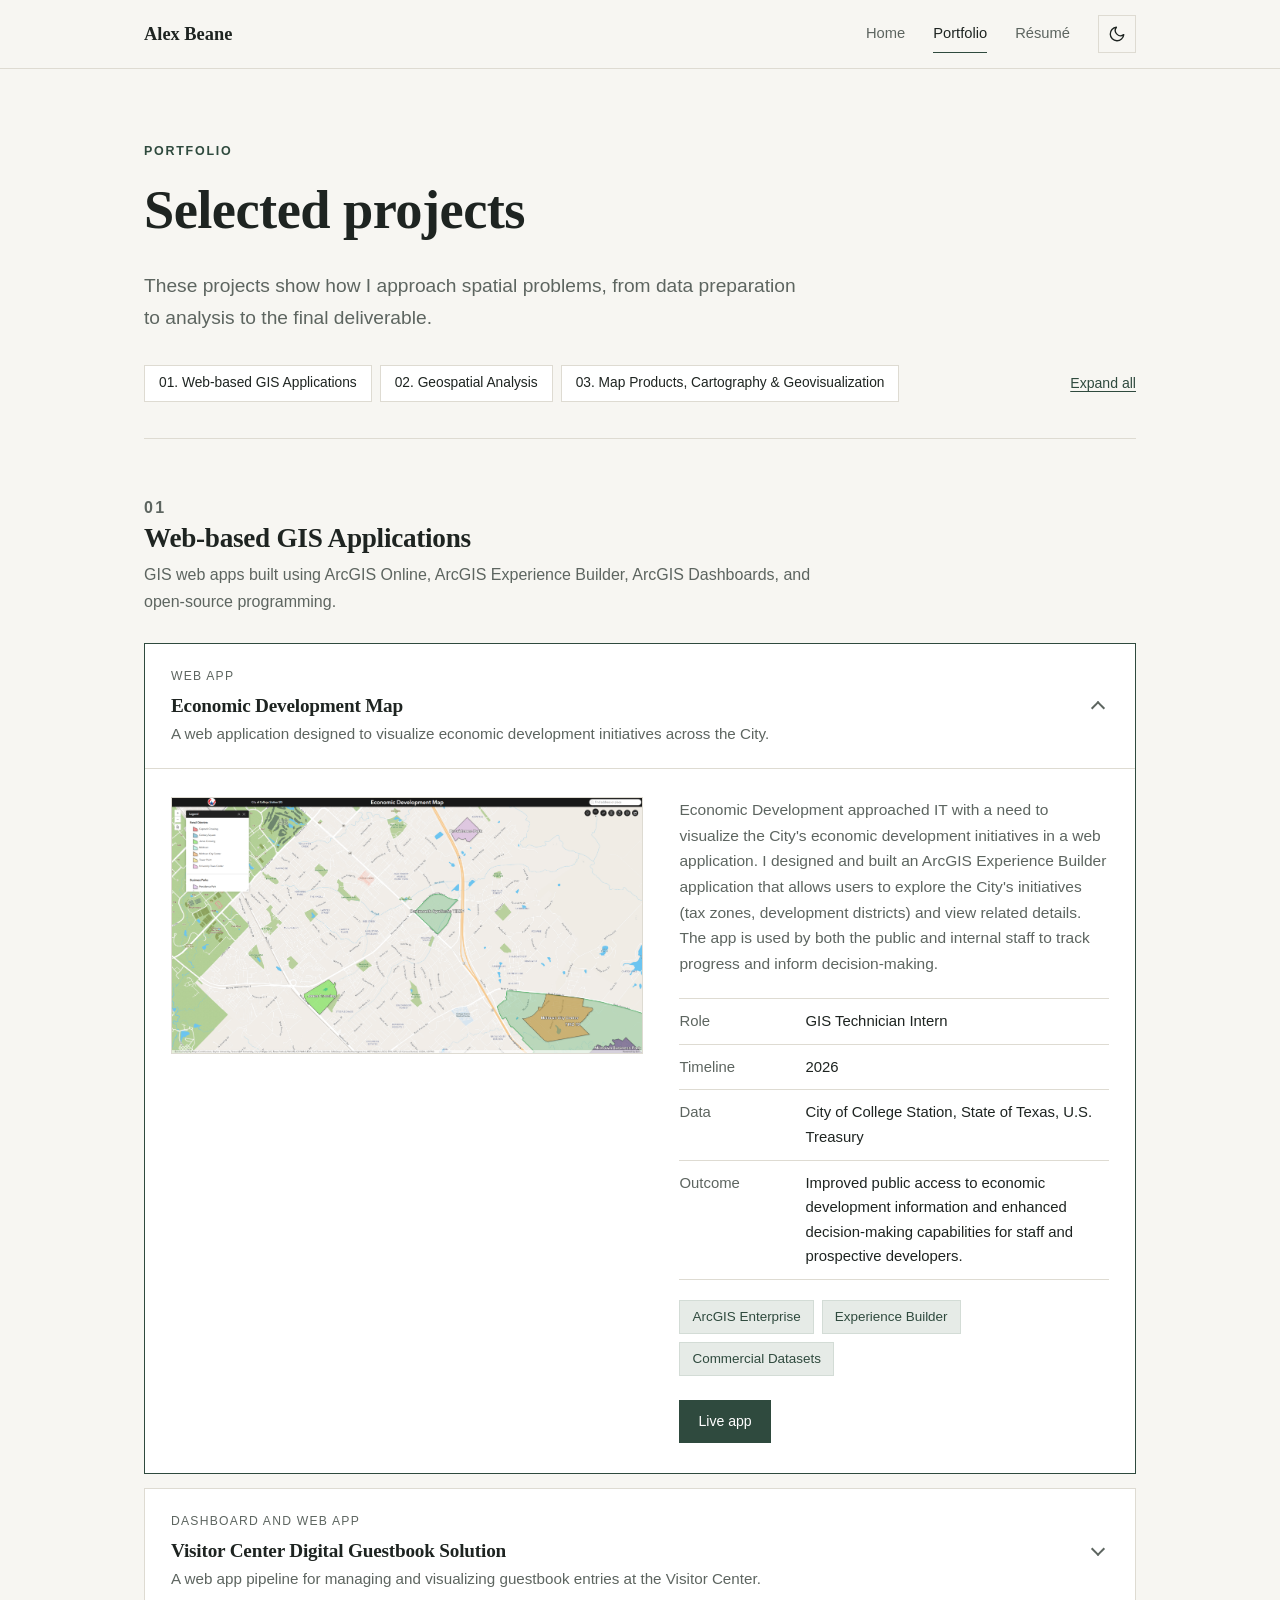
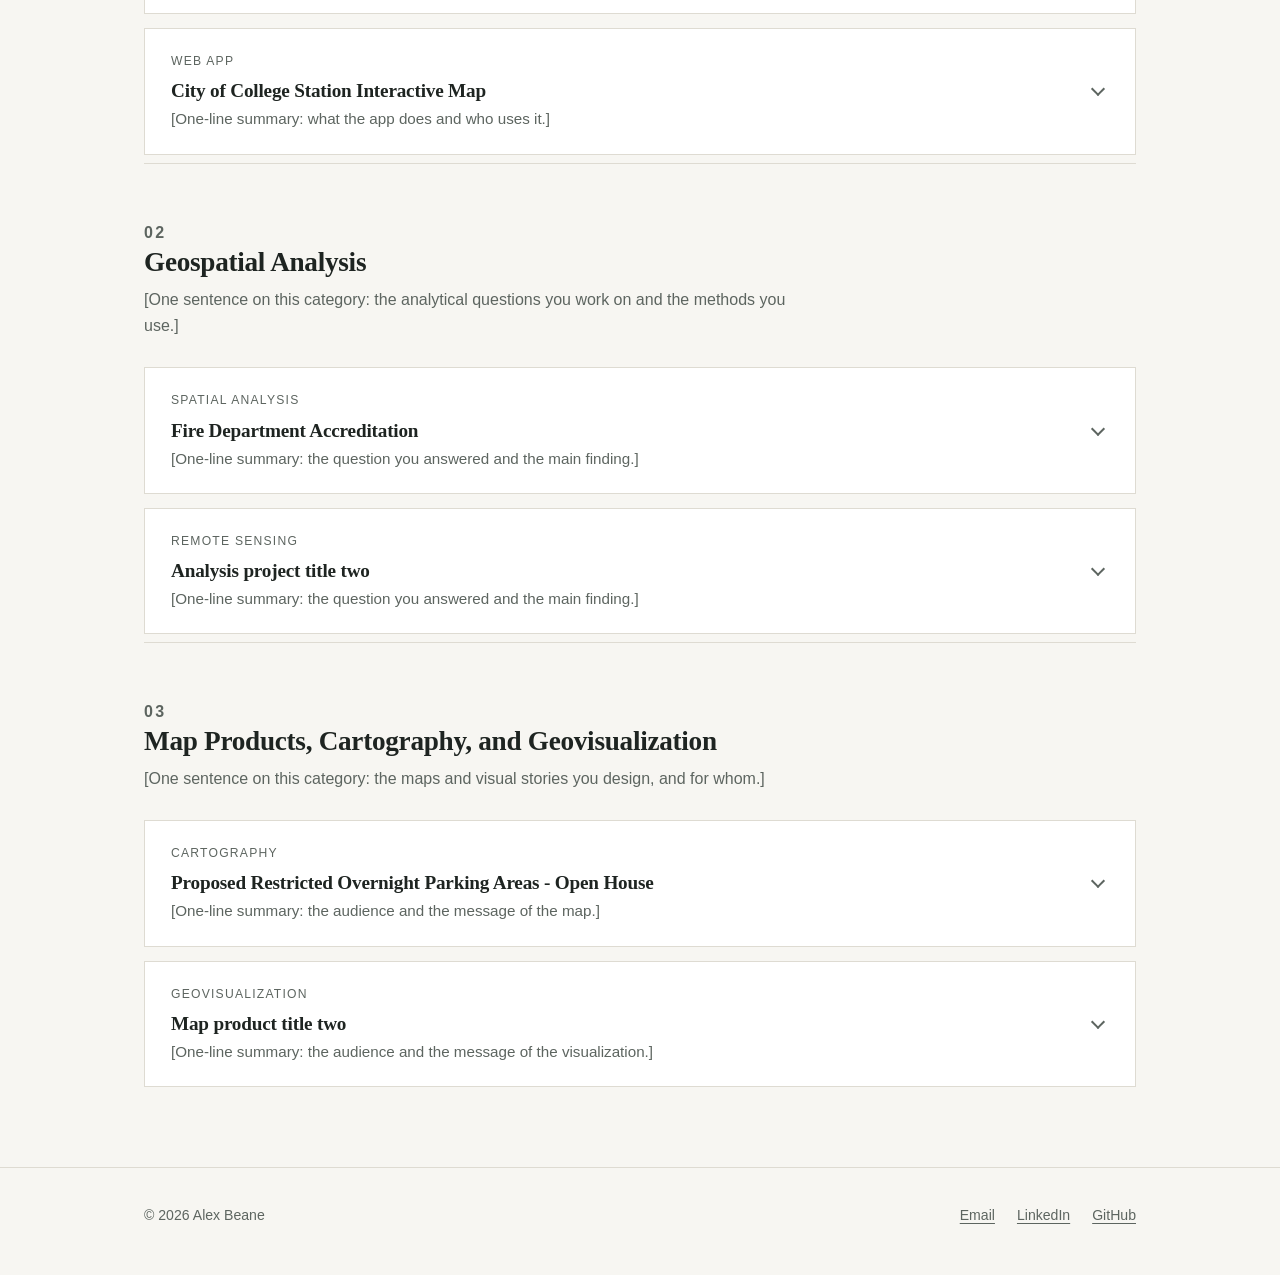
==== commit 576ade2f: "portfolio content update and home page pattern" ====
--- a/portfolio.html
+++ b/portfolio.html
@@ -55,9 +55,14 @@
            Copy any <details class="panel"> block below into the category
            it belongs to, then change its id, title, text and links.
            - Add the word "open" to <details> to start a panel expanded.
-           - To show a real map or screenshot, save it in /images and put
-             <img src="images/your-image.jpg" alt="Describe the map">
-             inside the .thumb div (replace the empty div's contents).
+           - To show a real map or screenshot, save it in /images and replace
+             the placeholder line with:
+               <div class="thumb"><img src="images/your-image.jpg" alt="Describe the map"></div>
+             The image is shown at its natural proportions (never stretched
+             or cropped), scaled to the width of its column.
+           - Wide screenshot (like 1920x1080)? Add class "stacked" to
+             .panel-body, i.e. <div class="panel-body stacked">, to show the
+             image full-width above the text so it is easy to read.
            - No image? Delete the .thumb div and add class "no-media"
              to .panel-body.
            Link a panel directly with portfolio.html#its-id
@@ -78,12 +83,12 @@
               <div class="panel-head">
                 <p class="panel-meta">Web app</p>
                 <h3>Economic Development Map</h3>
-                <p class="panel-summary">A web application designed to visualize economic development initiatives across the city.</p>
-              </div>
-              <span class="chevron" aria-hidden="true"></span>
-            </summary>
-            <div class="panel-body">
-              <div class="thumb" role="img" aria-label="Placeholder for project screenshot"></div>
+                <p class="panel-summary">A web application designed to visualize economic development initiatives across the City.</p>
+              </div>
+              <span class="chevron" aria-hidden="true"></span>
+            </summary>
+            <div class="panel-body">
+              <div class="thumb" role="img" aria-label="Placeholder for project screenshot"><img src="images/Portfolio/01/01-Thumbnail.png" alt="Screenshot of the Economic Development Map"></div>
               <div class="panel-text">
                 <p>
                   Economic Development approached IT with a need to visualize the City's economic development initiatives in a web application. I designed and built an ArcGIS Experience Builder application that allows users to explore the City's initiatives (tax zones, development districts) and view related details. The app is used by both the public and internal staff to track progress and inform decision-making.
@@ -109,8 +114,40 @@
           <details class="panel" id="web-gis-2">
             <summary>
               <div class="panel-head">
-                <p class="panel-meta">Dashboard</p>
-                <h3>Web application title two</h3>
+                <p class="panel-meta">Dashboard and Web app</p>
+                <h3>Visitor Center Digital Guestbook Solution</h3>
+                <p class="panel-summary">A web app pipeline for managing and visualizing guestbook entries at the Visitor Center.</p>
+              </div>
+              <span class="chevron" aria-hidden="true"></span>
+            </summary>
+            <div class="panel-body">
+              <div class="thumb" role="img"><img src="images/Portfolio/01/02-Thumbnail.png" alt="Project screenshot"></div>
+              <div class="thumb" role="img"><img src="images/Portfolio/01/02-ExperienceBuilder.png" alt="Project screenshot"></div>
+              <div class="panel-text">
+                <p>
+                  After the City's Visitor Center ruled out costly commercial guestbook software, I utilized existing City GIS tools and infrastructure to develop a working alternative. A dashboard visualizes points as visitors add them on the main lobby TV, and the Experience Builder app powered by Survey123 allows guests to input their information and view the map freely. (Internal use only, no live link available.)
+                </p>
+                <dl class="detail-list">
+                  <div><dt>Role</dt><dd>GIS Technician Intern</dd></div>
+                  <div><dt>Timeline</dt><dd>2025</dd></div>
+                  <div><dt>Data</dt><dd>City of College Station</dd></div>
+                  <div><dt>Outcome</dt><dd>An impactful alternative to expensive software that allows the visitor center to have an interactive element with guests and digitally manage/export guest information.</dd></div>
+                </dl>
+                <ul class="tags">
+                  <li>ArcGIS Online</li>
+                  <li>Dashboards</li>
+                  <li>Experience Builder</li>
+                  <li>Survey123</li>
+                </ul>
+              </div>
+            </div>
+          </details>
+
+          <details class="panel" id="web-gis-3">
+            <summary>
+              <div class="panel-head">
+                <p class="panel-meta">Web app</p>
+                <h3>City of College Station Interactive Map</h3>
                 <p class="panel-summary">[One-line summary: what the app does and who uses it.]</p>
               </div>
               <span class="chevron" aria-hidden="true"></span>
@@ -157,7 +194,7 @@
             <summary>
               <div class="panel-head">
                 <p class="panel-meta">Spatial analysis</p>
-                <h3>Analysis project title one</h3>
+                <h3>Fire Department Accreditation</h3>
                 <p class="panel-summary">[One-line summary: the question you answered and the main finding.]</p>
               </div>
               <span class="chevron" aria-hidden="true"></span>
@@ -238,7 +275,7 @@
             <summary>
               <div class="panel-head">
                 <p class="panel-meta">Cartography</p>
-                <h3>Map product title one</h3>
+                <h3>Proposed Restricted Overnight Parking Areas - Open House</h3>
                 <p class="panel-summary">[One-line summary: the audience and the message of the map.]</p>
               </div>
               <span class="chevron" aria-hidden="true"></span>
--- a/style.css
+++ b/style.css
@@ -160,8 +160,19 @@
 :root[data-theme="dark"] .theme-toggle .icon-moon { display: none; }
 
 /* ---------- Hero / intro ---------- */
-.hero { padding: 88px 0 72px; }
+.hero { position: relative; padding: 88px 0 72px; overflow: hidden; }
+/* Topographic contour background. The lines fade out at the top and bottom
+   edges. One SVG per theme (images/topo-light.svg, images/topo-dark.svg). */
+.hero::before {
+  content: "";
+  position: absolute;
+  inset: 0;
+  background: url("images/topo-light.svg") center / cover no-repeat;
+  pointer-events: none;
+}
+:root[data-theme="dark"] .hero::before { background-image: url("images/topo-dark.svg"); }
 .hero-grid {
+  position: relative; /* keeps the portrait and text above the background */
   display: grid;
   /* Portrait column is a fixed, modest width; the text gets the rest.
      To make the photo larger/smaller, change the 280px below. */
@@ -329,23 +340,29 @@
   display: grid;
   grid-template-columns: 1.1fr 1fr;
   gap: 36px;
+  align-items: start; /* image keeps its own height; it no longer stretches to match the text */
   padding: 28px 26px 30px;
   border-top: 1px solid var(--rule);
 }
 .panel-body.no-media { grid-template-columns: 1fr; }
+/* Image on top at full width, text below. Best for wide screenshots (e.g. 1920x1080). */
+.panel-body.stacked { grid-template-columns: 1fr; }
 
 .thumb {
-  min-height: 240px;
+  border: 1px solid var(--rule);
+  overflow: hidden;
+}
+/* Placeholder: only an EMPTY .thumb gets the 16:9 box and the contour pattern.
+   Once you put an <img> inside, the box becomes exactly the size of your image. */
+.thumb:empty {
+  aspect-ratio: 16 / 9;
   background-color: var(--accent-soft);
-  /* Subtle contour-line pattern shown until you add a real map image.
-     To use your own: add <img src="images/your-map.jpg" alt="..."> inside .thumb. */
   background-image:
     repeating-radial-gradient(circle at 30% 40%, transparent 0 18px, var(--contour-1) 18px 19px),
     repeating-radial-gradient(circle at 75% 70%, transparent 0 26px, var(--contour-2) 26px 27px);
-  border: 1px solid var(--rule);
-  overflow: hidden;
-}
-.thumb img { width: 100%; height: 100%; object-fit: cover; }
+}
+/* Real images keep their natural proportions: scaled to the column width, never stretched or cropped. */
+.thumb img { display: block; width: 100%; height: auto; }
 
 .panel-text p { color: var(--muted); font-size: 0.97rem; }
 .panel-text .tags { margin-top: 20px; }
@@ -410,7 +427,6 @@
   }
   .portrait { max-width: 240px; }
   .panel-body { grid-template-columns: 1fr; gap: 26px; }
-  .thumb { min-height: 200px; }
   .skills-grid { grid-template-columns: 1fr; gap: 28px; }
   .pdf-frame { height: 720px; }
 }
@@ -424,430 +440,5 @@
   .panel summary { padding: 18px 18px; }
   .panel-body { padding: 22px 18px 24px; }
   .detail-list div { grid-template-columns: 1fr; gap: 2px; }
-}/* ==========================================================
-   GIS Portfolio — shared stylesheet
-   Palette: warm paper, charcoal ink, deep forest accent
-   Light is the default; dark applies when <html data-theme="dark">
-   (set by theme.js from the visitor's saved choice)
-   ========================================================== */
-
-:root {
-  color-scheme: light;
-  --bg: #f7f6f2;
-  --surface: #ffffff;
-  --ink: #1e2421;
-  --muted: #5d6560;
-  --rule: #dedbd2;
-  --accent: #2f4a3e;
-  --accent-soft: #e6ebe7;
-  --on-accent: #ffffff;
-  --tag-border: #d3dcd6;
-  --contour-1: rgba(47, 74, 62, 0.10);
-  --contour-2: rgba(47, 74, 62, 0.08);
-  --max: 1040px;
-  --serif: "Iowan Old Style", "Palatino Linotype", Palatino, Georgia, serif;
-  --sans: -apple-system, BlinkMacSystemFont, "Segoe UI", Roboto, "Helvetica Neue", Arial, sans-serif;
-}
-
-:root[data-theme="dark"] {
-  color-scheme: dark;
-  --bg: #141915;
-  --surface: #1b211d;
-  --ink: #e9eae4;
-  --muted: #a3aba5;
-  --rule: #2d3631;
-  --accent: #8fb9a3;
-  --accent-soft: #212d26;
-  --on-accent: #101712;
-  --tag-border: #33463b;
-  --contour-1: rgba(143, 185, 163, 0.12);
-  --contour-2: rgba(143, 185, 163, 0.09);
-}
-
-*, *::before, *::after { box-sizing: border-box; }
-
-html { scroll-behavior: smooth; }
-
-body {
-  margin: 0;
-  background: var(--bg);
-  color: var(--ink);
-  font-family: var(--sans);
-  font-size: 17px;
-  line-height: 1.65;
-  -webkit-font-smoothing: antialiased;
-}
-
-img { max-width: 100%; display: block; }
-
-a {
-  color: var(--accent);
-  text-decoration-thickness: 1px;
-  text-underline-offset: 3px;
-}
-a:hover { color: var(--ink); }
-
-:focus-visible {
-  outline: 2px solid var(--accent);
-  outline-offset: 3px;
-}
-
-h1, h2, h3 {
-  font-family: var(--serif);
-  font-weight: 600;
-  line-height: 1.2;
-  letter-spacing: -0.01em;
-  margin: 0 0 0.5em;
-}
-h1 { font-size: clamp(2.3rem, 5vw, 3.4rem); }
-h2 { font-size: 1.7rem; }
-h3 { font-size: 1.2rem; }
-p  { margin: 0 0 1.1em; }
-
-.wrap {
-  max-width: var(--max);
-  margin: 0 auto;
-  padding: 0 24px;
-}
-
-.eyebrow {
-  font-family: var(--sans);
-  font-size: 0.78rem;
-  font-weight: 600;
-  letter-spacing: 0.14em;
-  text-transform: uppercase;
-  color: var(--accent);
-  margin-bottom: 1rem;
-}
-
-/* ---------- Header / nav ---------- */
-.site-header {
-  border-bottom: 1px solid var(--rule);
-  background: var(--bg);
-  position: sticky;
-  top: 0;
-  z-index: 10;
-}
-.site-header .wrap {
-  display: flex;
-  align-items: center;
-  justify-content: space-between;
-  flex-wrap: wrap;
-  min-height: 68px;
-  gap: 8px 24px;
-}
-.brand {
-  font-family: var(--serif);
-  font-size: 1.15rem;
-  font-weight: 600;
-  color: var(--ink);
-  text-decoration: none;
-}
-.header-actions { display: flex; align-items: center; gap: 28px; }
-.nav { display: flex; gap: 28px; }
-.nav a {
-  font-size: 0.92rem;
-  color: var(--muted);
-  text-decoration: none;
-  padding: 6px 0;
-  border-bottom: 1px solid transparent;
-}
-.nav a:hover { color: var(--ink); }
-.nav a[aria-current="page"] {
-  color: var(--ink);
-  border-bottom-color: var(--accent);
-}
-
-/* Theme toggle (sun / moon) */
-.theme-toggle {
-  display: grid;
-  place-items: center;
-  width: 38px;
-  height: 38px;
-  padding: 0;
-  background: transparent;
-  color: var(--ink);
-  border: 1px solid var(--rule);
-  cursor: pointer;
-  transition: border-color 0.15s, color 0.15s;
-}
-.theme-toggle:hover { border-color: var(--accent); color: var(--accent); }
-.theme-toggle svg {
-  width: 18px;
-  height: 18px;
-  fill: none;
-  stroke: currentColor;
-  stroke-width: 1.8;
-  stroke-linecap: round;
-  stroke-linejoin: round;
-}
-.theme-toggle .icon-sun { display: none; }
-:root[data-theme="dark"] .theme-toggle .icon-sun { display: block; }
-:root[data-theme="dark"] .theme-toggle .icon-moon { display: none; }
-
-/* ---------- Hero / intro ---------- */
-.hero { padding: 88px 0 72px; }
-.hero-grid {
-  display: grid;
-  /* Portrait column is a fixed, modest width; the text gets the rest.
-     To make the photo larger/smaller, change the 280px below. */
-  grid-template-columns: minmax(200px, 280px) 1fr;
-  gap: 72px;
-  align-items: center;
-}
-.hero h1 { margin-bottom: 0.35em; }
-.lede {
-  font-size: 1.2rem;
-  color: var(--muted);
-  max-width: 34em;
-}
-.portrait {
-  aspect-ratio: 4 / 5;
-  background: var(--accent-soft);
-  border: 1px solid var(--rule);
-  overflow: hidden;
-}
-.portrait img { width: 100%; height: 100%; object-fit: cover; }
-
-.actions { display: flex; flex-wrap: wrap; gap: 14px; margin-top: 28px; }
-.btn {
-  display: inline-block;
-  padding: 11px 22px;
-  font-size: 0.92rem;
-  font-weight: 500;
-  text-decoration: none;
-  border: 1px solid var(--accent);
-  background: var(--accent);
-  color: var(--on-accent);
-  transition: background 0.15s, color 0.15s;
-}
-.btn:hover { background: var(--ink); border-color: var(--ink); color: var(--bg); }
-.btn.ghost { background: transparent; color: var(--accent); }
-.btn.ghost:hover { background: var(--accent); color: var(--on-accent); border-color: var(--accent); }
-
-/* ---------- Sections ---------- */
-section { padding: 64px 0; border-top: 1px solid var(--rule); }
-.section-head { margin-bottom: 36px; }
-.two-col {
-  display: grid;
-  grid-template-columns: 1fr 2fr;
-  gap: 64px;
-}
-
-.facts { list-style: none; margin: 0; padding: 0; }
-.facts li {
-  display: flex;
-  justify-content: space-between;
-  gap: 16px;
-  padding: 12px 0;
-  border-bottom: 1px solid var(--rule);
-  font-size: 0.95rem;
-}
-.facts li:first-child { border-top: 1px solid var(--rule); }
-.facts span:first-child { color: var(--muted); }
-.facts span:last-child { text-align: right; }
-
-.tags { list-style: none; margin: 0; padding: 0; display: flex; flex-wrap: wrap; gap: 8px; }
-.tags li {
-  font-size: 0.84rem;
-  padding: 5px 12px;
-  background: var(--accent-soft);
-  color: var(--accent);
-  border: 1px solid var(--tag-border);
-}
-
-.skills-grid {
-  display: grid;
-  grid-template-columns: repeat(3, 1fr);
-  gap: 40px;
-}
-.skills-grid h3 { font-size: 1.05rem; margin-bottom: 0.8em; }
-
-/* ---------- Portfolio: categories + expandable panels ---------- */
-.page-title { padding: 72px 0 32px; }
-.page-title .lede { margin-bottom: 0; }
-
-.portfolio-tools {
-  display: flex;
-  justify-content: space-between;
-  align-items: center;
-  flex-wrap: wrap;
-  gap: 16px;
-  padding-bottom: 36px;
-}
-.jump-links { list-style: none; margin: 0; padding: 0; display: flex; flex-wrap: wrap; gap: 8px; }
-.jump-links a {
-  display: inline-block;
-  font-size: 0.86rem;
-  padding: 6px 14px;
-  color: var(--ink);
-  text-decoration: none;
-  border: 1px solid var(--rule);
-  background: var(--surface);
-  transition: border-color 0.15s, color 0.15s;
-}
-.jump-links a:hover { border-color: var(--accent); color: var(--accent); }
-
-.text-btn {
-  font: inherit;
-  font-size: 0.88rem;
-  font-weight: 500;
-  color: var(--accent);
-  background: none;
-  border: 0;
-  padding: 4px 0;
-  cursor: pointer;
-  text-decoration: underline;
-  text-decoration-thickness: 1px;
-  text-underline-offset: 3px;
-}
-.text-btn:hover { color: var(--ink); }
-
-.category { padding: 56px 0 8px; scroll-margin-top: 68px; }
-.category:last-of-type { padding-bottom: 80px; }
-.category-head { margin-bottom: 28px; max-width: 40em; }
-.category-head h2 { margin-bottom: 0.3em; }
-.category-head p { color: var(--muted); font-size: 1rem; margin: 0; }
-
-.panel-list { display: grid; gap: 14px; }
-
-.panel {
-  background: var(--surface);
-  border: 1px solid var(--rule);
-  scroll-margin-top: 88px;
-}
-.panel[open] { border-color: var(--accent); }
-
-.panel summary {
-  list-style: none;
-  cursor: pointer;
-  display: grid;
-  grid-template-columns: 1fr auto;
-  align-items: center;
-  gap: 20px;
-  padding: 22px 26px;
-}
-.panel summary::-webkit-details-marker { display: none; }
-.panel summary:hover h3 { color: var(--accent); }
-
-.panel-head h3 { margin: 0 0 4px; transition: color 0.15s; }
-.panel-meta {
-  font-size: 0.76rem;
-  letter-spacing: 0.1em;
-  text-transform: uppercase;
-  color: var(--muted);
-  margin: 0 0 8px;
-}
-.panel-summary { color: var(--muted); font-size: 0.95rem; margin: 0; max-width: 46em; }
-
-.chevron {
-  width: 10px;
-  height: 10px;
-  border-right: 2px solid var(--muted);
-  border-bottom: 2px solid var(--muted);
-  transform: rotate(45deg);
-  transition: transform 0.2s;
-  margin: 0 6px 4px 0;
-}
-.panel[open] .chevron { transform: rotate(-135deg); margin-bottom: -4px; }
-
-.panel-body {
-  display: grid;
-  grid-template-columns: 1.1fr 1fr;
-  gap: 36px;
-  padding: 28px 26px 30px;
-  border-top: 1px solid var(--rule);
-}
-.panel-body.no-media { grid-template-columns: 1fr; }
-
-.thumb {
-  min-height: 240px;
-  background-color: var(--accent-soft);
-  /* Subtle contour-line pattern shown until you add a real map image.
-     To use your own: add <img src="images/your-map.jpg" alt="..."> inside .thumb. */
-  background-image:
-    repeating-radial-gradient(circle at 30% 40%, transparent 0 18px, var(--contour-1) 18px 19px),
-    repeating-radial-gradient(circle at 75% 70%, transparent 0 26px, var(--contour-2) 26px 27px);
-  border: 1px solid var(--rule);
-  overflow: hidden;
-}
-.thumb img { width: 100%; height: 100%; object-fit: cover; }
-
-.panel-text p { color: var(--muted); font-size: 0.97rem; }
-.panel-text .tags { margin-top: 20px; }
-
-.detail-list { margin: 22px 0 0; display: grid; gap: 0; }
-.detail-list div {
-  display: grid;
-  grid-template-columns: 110px 1fr;
-  gap: 16px;
-  padding: 10px 0;
-  border-top: 1px solid var(--rule);
-  font-size: 0.93rem;
-}
-.detail-list div:last-child { border-bottom: 1px solid var(--rule); }
-.detail-list dt { color: var(--muted); }
-.detail-list dd { margin: 0; }
-
-.panel-links { display: flex; flex-wrap: wrap; gap: 12px; margin-top: 24px; }
-.panel-links .btn { padding: 9px 18px; font-size: 0.88rem; }
-
-/* ---------- Resume ---------- */
-.resume-bar {
-  display: flex;
-  justify-content: space-between;
-  align-items: center;
-  flex-wrap: wrap;
-  gap: 16px;
-  margin-bottom: 24px;
-}
-.pdf-frame {
-  width: 100%;
-  height: 1100px;
-  border: 1px solid var(--rule);
-  background: var(--surface);
-}
-.pdf-fallback { padding: 24px; }
-.resume-wrap { padding-bottom: 80px; }
-
-/* ---------- Footer ---------- */
-.site-footer {
-  border-top: 1px solid var(--rule);
-  padding: 36px 0 48px;
-  font-size: 0.88rem;
-  color: var(--muted);
-}
-.site-footer .wrap {
-  display: flex;
-  justify-content: space-between;
-  flex-wrap: wrap;
-  gap: 12px;
-}
-.site-footer a { color: var(--muted); }
-.site-footer a:hover { color: var(--ink); }
-.footer-links { display: flex; gap: 22px; }
-
-/* ---------- Responsive ---------- */
-@media (max-width: 860px) {
-  .hero { padding: 56px 0 48px; }
-  .hero-grid, .two-col {
-    grid-template-columns: 1fr;
-    gap: 36px;
-  }
-  .portrait { max-width: 240px; }
-  .panel-body { grid-template-columns: 1fr; gap: 26px; }
-  .thumb { min-height: 200px; }
-  .skills-grid { grid-template-columns: 1fr; gap: 28px; }
-  .pdf-frame { height: 720px; }
-}
-@media (max-width: 520px) {
-  body { font-size: 16px; }
-  .site-header .wrap { gap: 4px 12px; padding-top: 8px; padding-bottom: 8px; }
-  .header-actions { gap: 14px; }
-  .nav { gap: 14px; }
-  .nav a { font-size: 0.88rem; }
-  .theme-toggle { width: 34px; height: 34px; }
-  .panel summary { padding: 18px 18px; }
-  .panel-body { padding: 22px 18px 24px; }
-  .detail-list div { grid-template-columns: 1fr; gap: 2px; }
+
 }
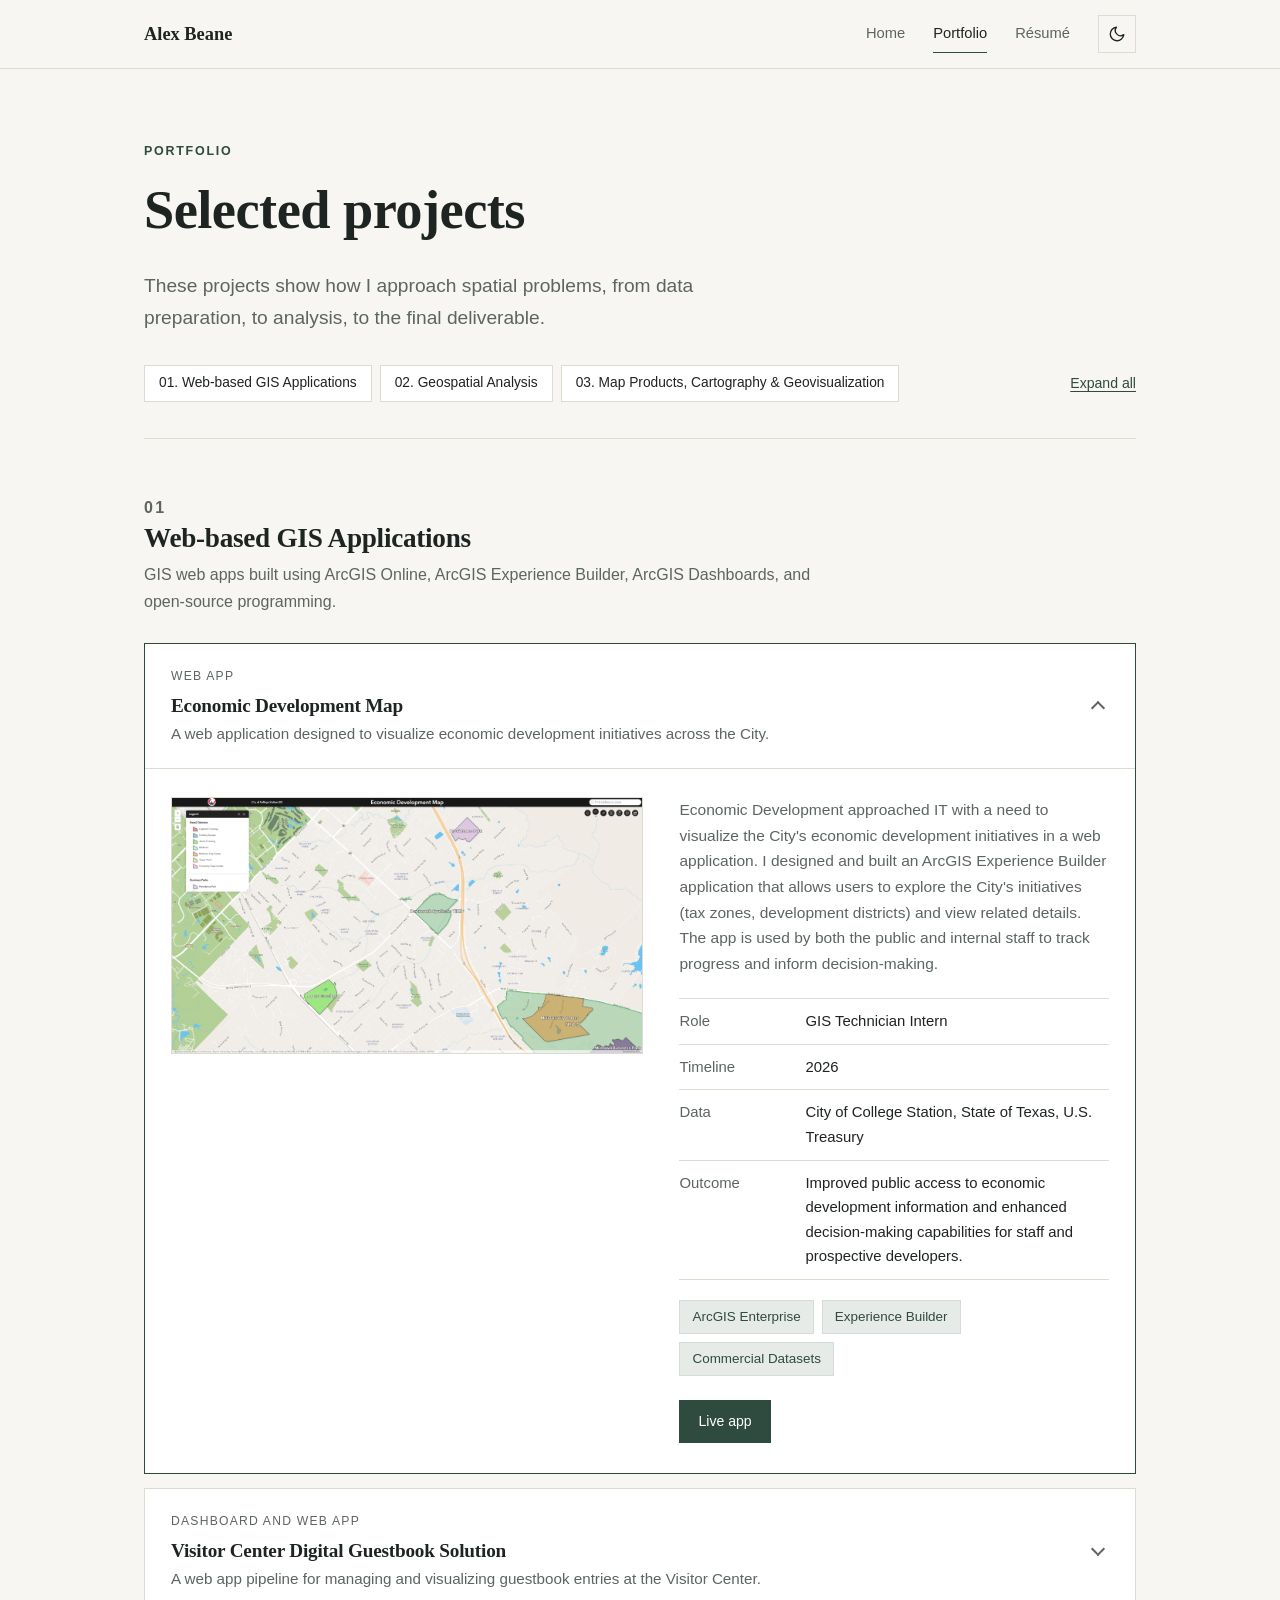
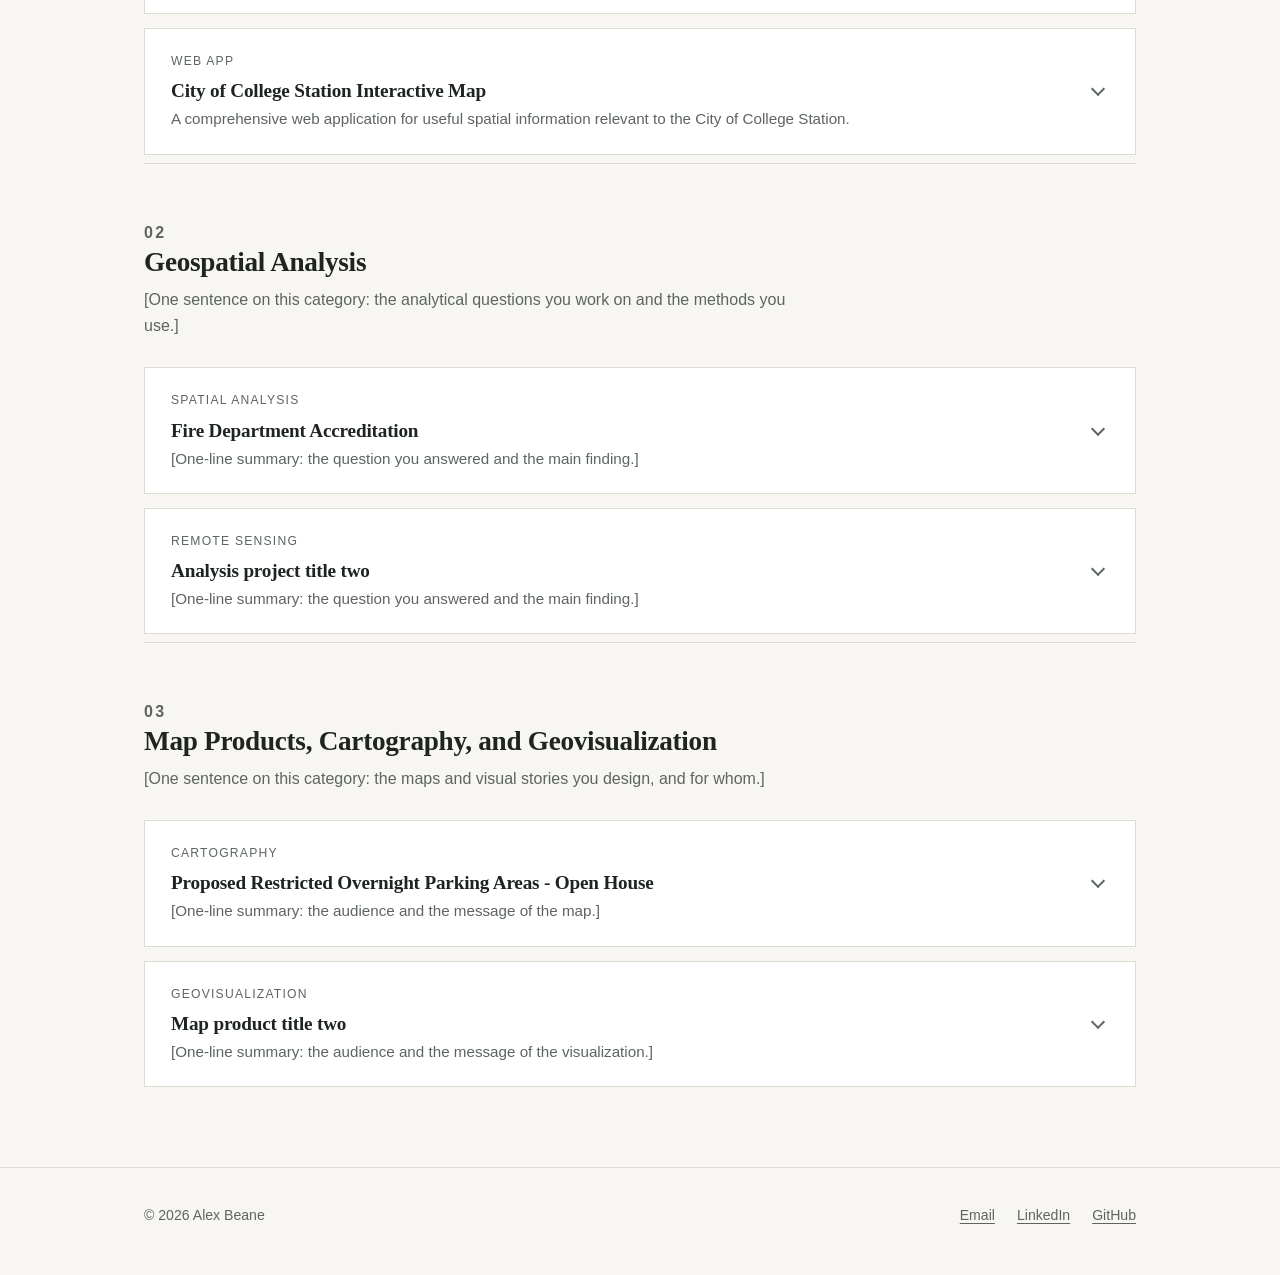
==== commit c25019a5: "portfolio updates - completed 3 web app panels" ====
--- a/portfolio.html
+++ b/portfolio.html
@@ -34,7 +34,7 @@
         <h1>Selected projects</h1>
         <p class="lede">
           These projects show how I approach spatial problems, from data
-          preparation to analysis to the final deliverable.
+          preparation, to analysis, to the final deliverable.
         </p>
       </div>
     </div>
@@ -60,6 +60,12 @@
                <div class="thumb"><img src="images/your-image.jpg" alt="Describe the map"></div>
              The image is shown at its natural proportions (never stretched
              or cropped), scaled to the width of its column.
+           - More than one image in a panel? Put all the .thumb divs inside
+             one wrapper so they stack in the image column:
+               <div class="panel-media">
+                 <div class="thumb"><img src="images/first.png" alt="..."></div>
+                 <div class="thumb"><img src="images/second.png" alt="..."></div>
+               </div>
            - Wide screenshot (like 1920x1080)? Add class "stacked" to
              .panel-body, i.e. <div class="panel-body stacked">, to show the
              image full-width above the text so it is easy to read.
@@ -121,11 +127,16 @@
               <span class="chevron" aria-hidden="true"></span>
             </summary>
             <div class="panel-body">
-              <div class="thumb" role="img"><img src="images/Portfolio/01/02-Thumbnail.png" alt="Project screenshot"></div>
-              <div class="thumb" role="img"><img src="images/Portfolio/01/02-ExperienceBuilder.png" alt="Project screenshot"></div>
-              <div class="panel-text">
-                <p>
-                  After the City's Visitor Center ruled out costly commercial guestbook software, I utilized existing City GIS tools and infrastructure to develop a working alternative. A dashboard visualizes points as visitors add them on the main lobby TV, and the Experience Builder app powered by Survey123 allows guests to input their information and view the map freely. (Internal use only, no live link available.)
+              <div class="panel-media">
+                <div class="thumb" role="img"><img src="images/Portfolio/01/02-Thumbnail.png" alt="Project screenshot"></div>
+                <div class="thumb" role="img"><img src="images/Portfolio/01/02-ExperienceBuilder.png" alt="Project screenshot"></div>
+              </div>
+              <div class="panel-text">
+                <p>
+                  After the City's Visitor Center ruled out costly commercial guestbook software, I utilized existing City GIS tools and infrastructure to develop a working alternative. A dashboard visualizes points as visitors add them on the main lobby TV, and the Experience Builder app powered by Survey123 allows guests to input their information and view the map freely.
+                </p>
+                <p>
+                  <em>Internal use only. No live link available.</em>
                 </p>
                 <dl class="detail-list">
                   <div><dt>Role</dt><dd>GIS Technician Intern</dd></div>
@@ -148,30 +159,33 @@
               <div class="panel-head">
                 <p class="panel-meta">Web app</p>
                 <h3>City of College Station Interactive Map</h3>
-                <p class="panel-summary">[One-line summary: what the app does and who uses it.]</p>
-              </div>
-              <span class="chevron" aria-hidden="true"></span>
-            </summary>
-            <div class="panel-body">
-              <div class="thumb" role="img" aria-label="Placeholder for project screenshot"></div>
-              <div class="panel-text">
-                <p>
-                  [2 to 3 sentences: the problem or need, how you designed and built the
-                  application, and what users can do with it.]
-                </p>
-                <dl class="detail-list">
-                  <div><dt>Role</dt><dd>[Your role]</dd></div>
-                  <div><dt>Timeline</dt><dd>[Dates or duration]</dd></div>
-                  <div><dt>Data</dt><dd>[Data sources]</dd></div>
-                  <div><dt>Outcome</dt><dd>[Impact or result]</dd></div>
+                <p class="panel-summary">A comprehensive web application for useful spatial information relevant to the City of College Station.</p>
+              </div>
+              <span class="chevron" aria-hidden="true"></span>
+            </summary>
+            <div class="panel-body">
+              <div class="thumb" role="img" aria-label="Placeholder for project screenshot"><img src="images/Portfolio/01/03-Thumbnail.png" alt="Project screenshot"></div>
+              <div class="panel-text">
+                <p>
+                  One of the very first tasks I was assigned with the City of College Station was updating the City's interactive map, which had not been updated since 2018 and was very dated. This was designed as a broader informational map, and includes useful layers such as parks, sanitation collection schedules, and aerial imagery. This project gave me a great introduction into how content interacts with each other in an Enterprise GIS environment and how to effectively publish to ArcGIS REST Services.
+                </p>
+                <p>
+                  This project also features our first implementation of our User Guide initiative. The User Guide, which I also developed, is designed as a simple, easy-to-read informational about the features of the web app and how to use them.
+                </p>
+                <dl class="detail-list">
+                  <div><dt>Role</dt><dd>GIS Technician Intern</dd></div>
+                  <div><dt>Timeline</dt><dd>2025</dd></div>
+                  <div><dt>Data</dt><dd>City of College Station</dd></div>
+                  <div><dt>Outcome</dt><dd>An updated interactive map for the City of College Station which enhances public access to the City's GIS.</dd></div>
                 </dl>
                 <ul class="tags">
                   <li>ArcGIS Online</li>
-                  <li>Dashboards</li>
-                  <li>Python</li>
-                </ul>
-                <div class="panel-links">
-                  <a class="btn" href="#">Live app</a>
+                  <li>Experience Builder</li>
+                  <li>REST Services</li>
+                  <li>ArcGIS Enterprise</li>
+                </ul>
+                <div class="panel-links">
+                  <a class="btn" href="https://experience.arcgis.com/experience/9468b19d6be24052a055728d7d8d9d63">Live app</a>
                 </div>
               </div>
             </div>
--- a/style.css
+++ b/style.css
@@ -348,6 +348,10 @@
 /* Image on top at full width, text below. Best for wide screenshots (e.g. 1920x1080). */
 .panel-body.stacked { grid-template-columns: 1fr; }
 
+/* Several images in one panel: wrap them in <div class="panel-media">.
+   They stack top to bottom in the image column, each at its own natural proportions. */
+.panel-media { display: grid; gap: 16px; align-content: start; min-width: 0; }
+
 .thumb {
   border: 1px solid var(--rule);
   overflow: hidden;
